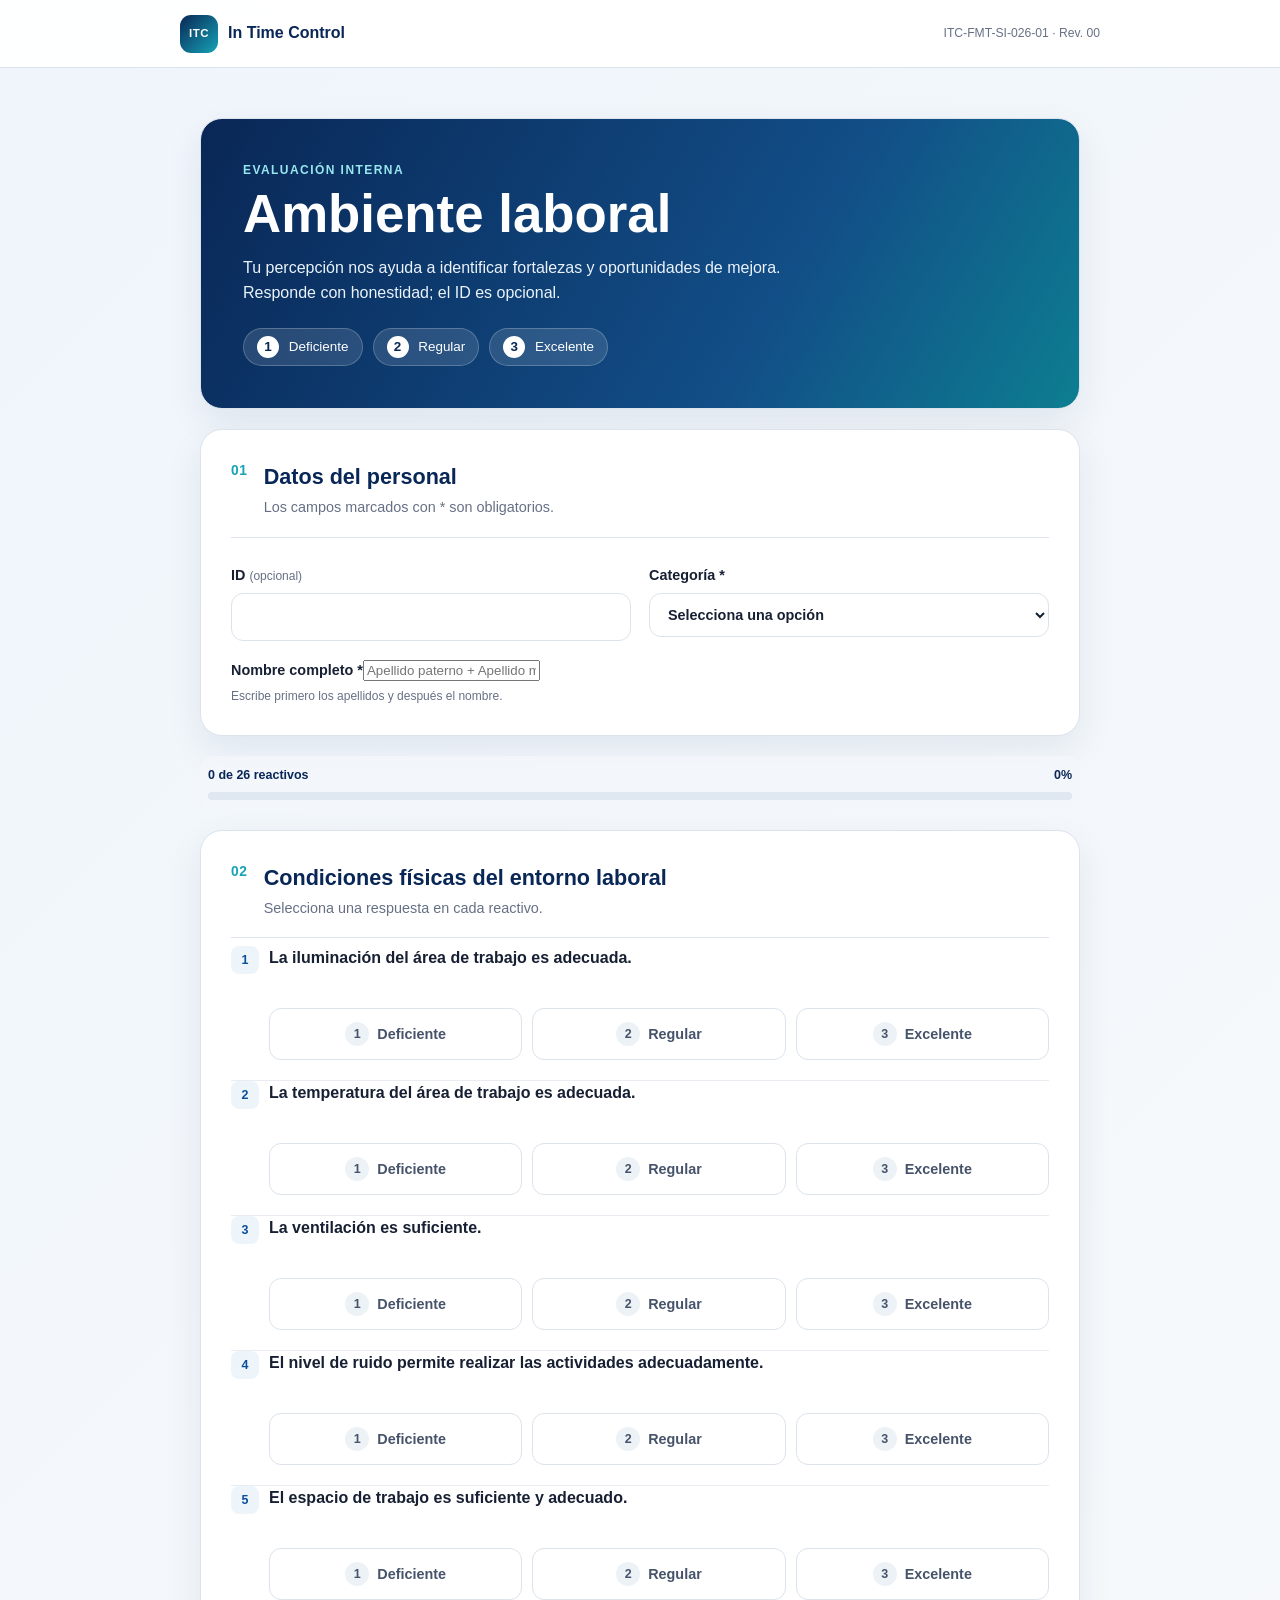
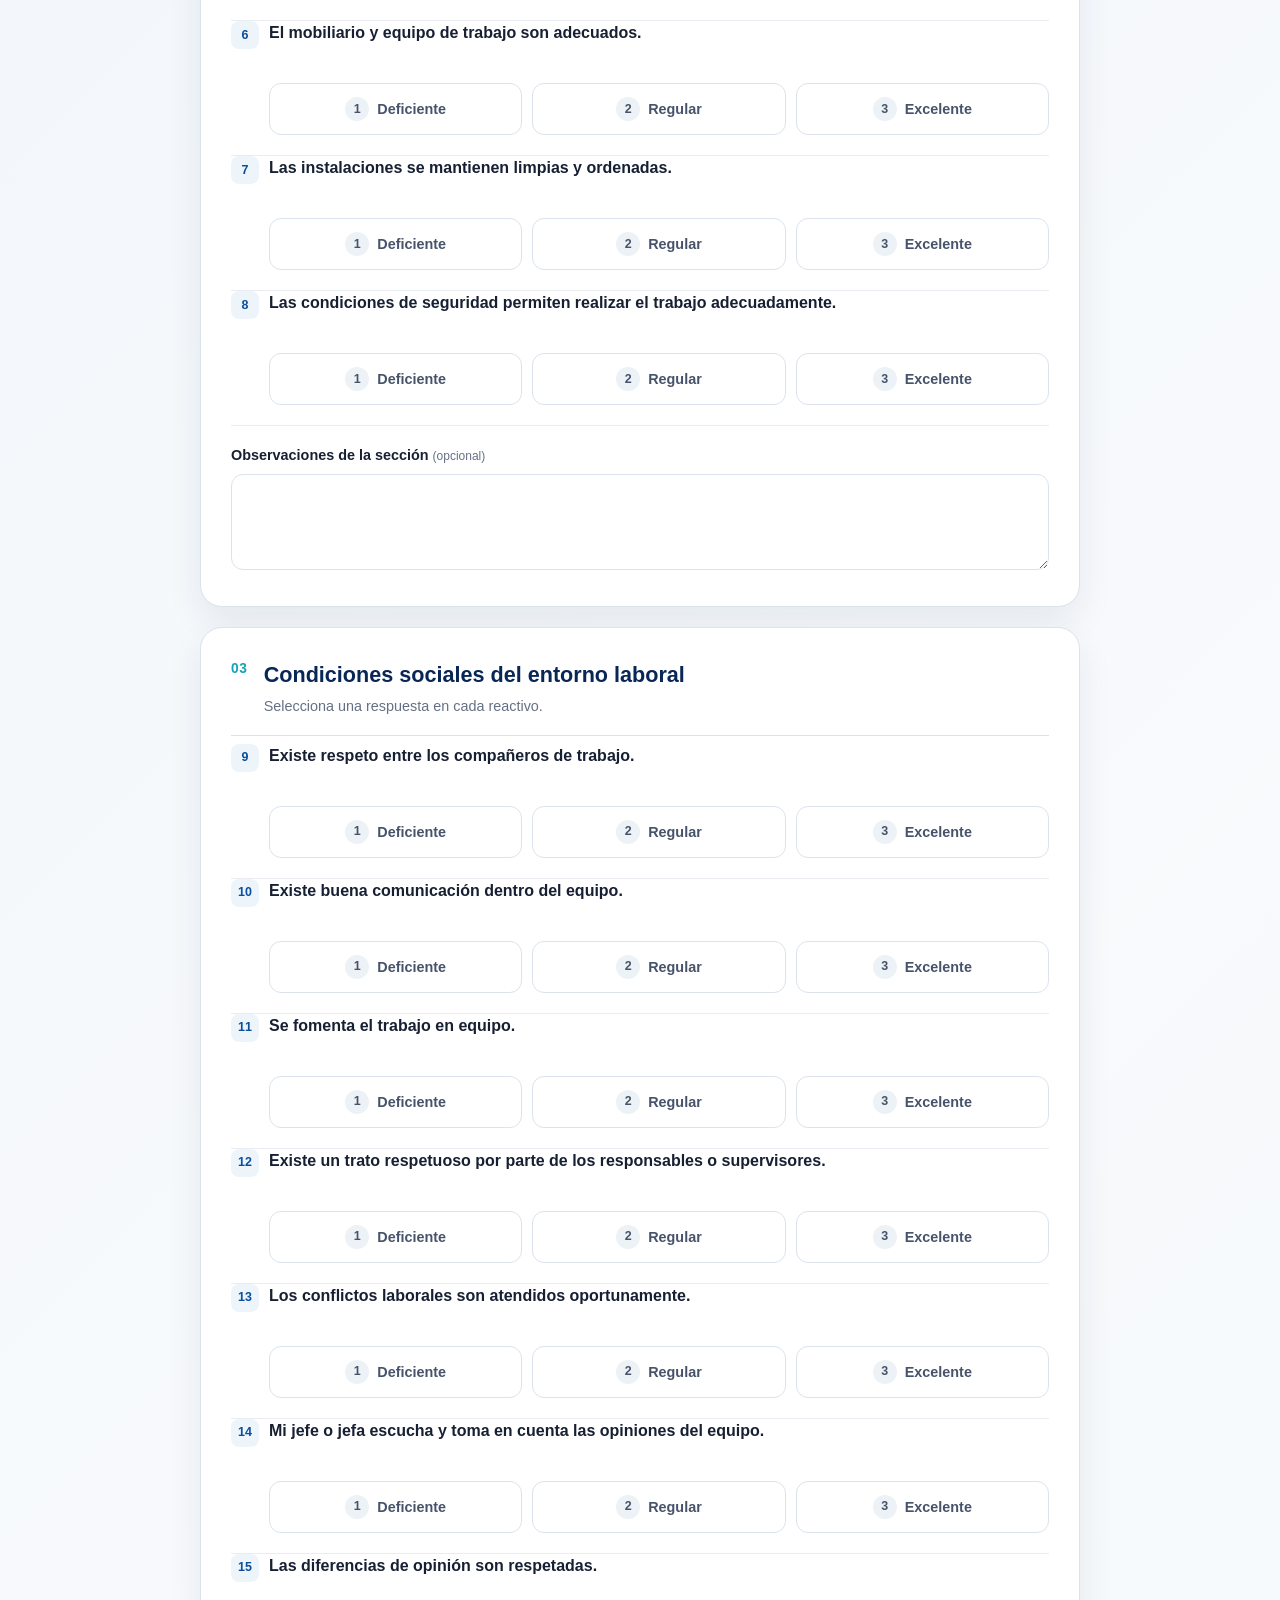
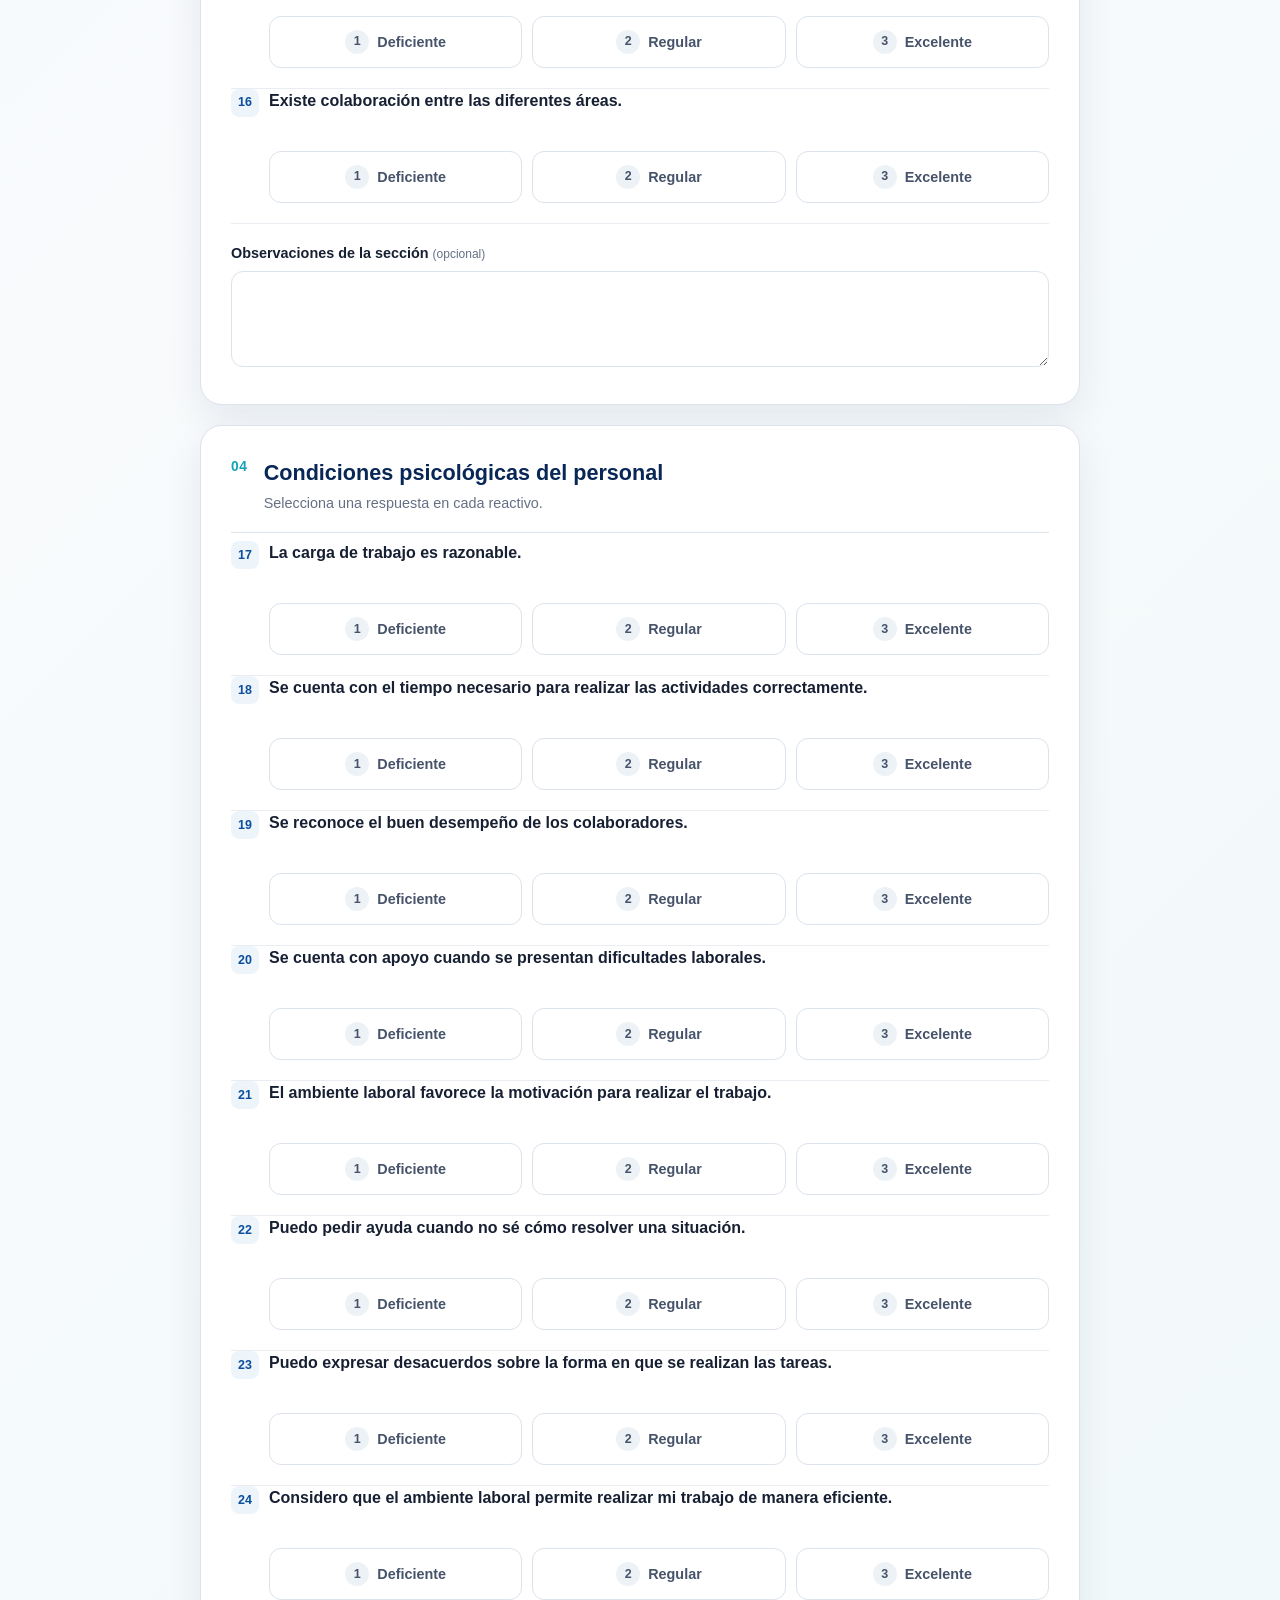
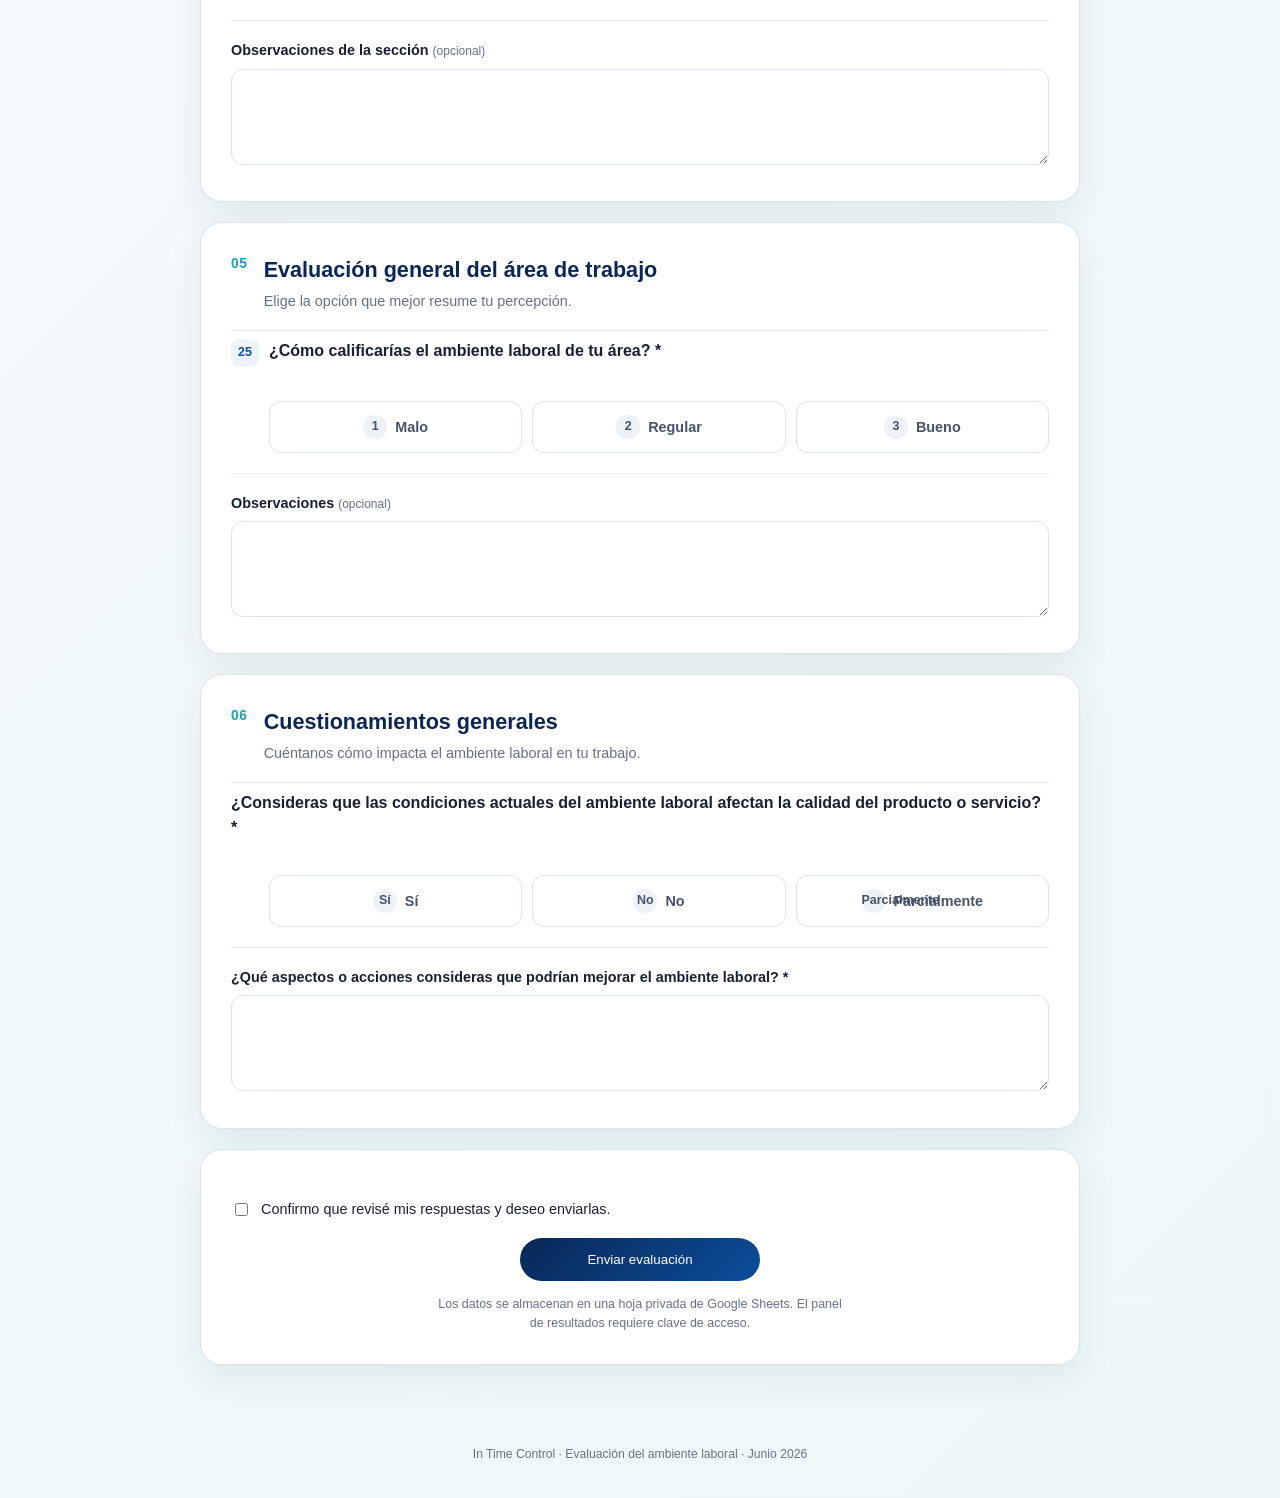
==== index.html @ 3330b50f "Crear encuesta de ambiente laboral" ====
<!doctype html>
<html lang="es">
<head>
  <meta charset="utf-8">
  <meta name="viewport" content="width=device-width,initial-scale=1">
  <meta name="theme-color" content="#0b2d68">
  <title>Evaluación del ambiente laboral</title>
  <link rel="stylesheet" href="styles.css">
</head>
<body>
  <header class="topbar"><a class="brand" href="./" aria-label="Inicio"><span class="brand-mark">ITC</span><span>In Time Control</span></a><span class="doc-code">ITC-FMT-SI-026-01 · Rev. 00</span></header>
  <main class="shell">
    <section class="hero card">
      <p class="eyebrow">Evaluación interna</p>
      <h1>Ambiente laboral</h1>
      <p>Tu percepción nos ayuda a identificar fortalezas y oportunidades de mejora. Responde con honestidad; el ID es opcional.</p>
      <div class="scale-note"><span><b>1</b> Deficiente</span><span><b>2</b> Regular</span><span><b>3</b> Excelente</span></div>
    </section>

    <form id="survey" novalidate>
      <section class="card" id="person-section">
        <div class="section-heading"><span>01</span><div><h2>Datos del personal</h2><p>Los campos marcados con * son obligatorios.</p></div></div>
        <div class="form-grid">
          <label>ID <small>(opcional)</small><input id="employee-id" name="employeeId" type="text" autocomplete="off" maxlength="40"></label>
          <label>Categoría *<select id="category" name="category" required><option value="">Selecciona una opción</option></select></label>
          <label class="wide">Nombre completo *<input id="full-name" name="fullName" required maxlength="160" autocomplete="name" placeholder="Apellido paterno + Apellido materno + Nombre(s)"><small>Escribe primero los apellidos y después el nombre.</small></label>
        </div>
      </section>

      <div class="progress-wrap" aria-label="Progreso"><div class="progress-meta"><span id="progress-label">0 de 26 reactivos</span><span id="progress-percent">0%</span></div><div class="progress"><i id="progress-bar"></i></div></div>
      <div id="question-sections"></div>

      <section class="card">
        <div class="section-heading"><span>06</span><div><h2>Cuestionamientos generales</h2><p>Cuéntanos cómo impacta el ambiente laboral en tu trabajo.</p></div></div>
        <fieldset class="question" data-required="true">
          <legend>¿Consideras que las condiciones actuales del ambiente laboral afectan la calidad del producto o servicio? *</legend>
          <div class="choice-row three" id="quality-options"></div>
        </fieldset>
        <label id="quality-detail-wrap" class="hidden">Si respondiste “Sí” o “Parcialmente”, explica *<textarea id="quality-detail" maxlength="800"></textarea></label>
        <label>¿Qué aspectos o acciones consideras que podrían mejorar el ambiente laboral? *<textarea id="improvements" required maxlength="1200"></textarea></label>
      </section>

      <section class="card submit-card">
        <label class="consent"><input type="checkbox" id="confirm" required><span>Confirmo que revisé mis respuestas y deseo enviarlas.</span></label>
        <div id="form-error" class="message error hidden" role="alert"></div>
        <button class="button primary" id="submit-button" type="submit">Enviar evaluación</button>
        <p class="privacy">Los datos se almacenan en una hoja privada de Google Sheets. El panel de resultados requiere clave de acceso.</p>
      </section>
    </form>

    <section class="card success hidden" id="success" tabindex="-1"><div class="success-icon">✓</div><h2>Respuesta registrada</h2><p>Gracias por participar. Tu folio es <b id="folio"></b>.</p><button class="button secondary" id="another" type="button">Registrar otra respuesta</button></section>
  </main>
  <footer>In Time Control · Evaluación del ambiente laboral · Junio 2026</footer>
  <script src="config.js"></script>
  <script src="app.js"></script>
</body>
</html>
---- styles.css ----
:root{--navy:#092756;--blue:#0b4e9b;--cyan:#16a3b6;--ink:#172033;--muted:#667085;--line:#dce3ec;--paper:#fff;--bg:#f3f6fa;--ok:#16784a;--danger:#b42318;--shadow:0 14px 36px rgba(13,39,73,.08)}
label input+small{display:block;margin-top:5px}input[type=password]{width:100%;margin-top:7px;border:1.5px solid var(--line);border-radius:12px;padding:12px 14px;background:#fff;font:inherit;color:var(--ink)}
*{box-sizing:border-box}html{scroll-behavior:smooth}body{margin:0;background:linear-gradient(135deg,#eff5fb,#f8fafc 48%,#edf8f8);font-family:Inter,"Segoe UI",sans-serif;color:var(--ink);line-height:1.55}.topbar{height:68px;background:rgba(255,255,255,.94);border-bottom:1px solid var(--line);display:flex;align-items:center;justify-content:space-between;padding:0 max(20px,calc((100vw - 920px)/2));position:sticky;top:0;z-index:20;backdrop-filter:blur(12px)}.brand{display:flex;align-items:center;gap:10px;text-decoration:none;color:var(--navy);font-weight:750}.brand-mark{width:38px;height:38px;border-radius:11px;background:linear-gradient(135deg,var(--navy),var(--cyan));display:grid;place-items:center;color:#fff;font-size:.72rem;letter-spacing:.04em}.doc-code{font-size:.76rem;color:var(--muted)}.shell{max-width:920px;margin:auto;padding:30px 20px 60px}.card{background:var(--paper);border:1px solid var(--line);border-radius:22px;padding:30px;margin:20px 0;box-shadow:var(--shadow)}.hero{padding:42px;background:linear-gradient(120deg,var(--navy),#124e87 65%,#0d7e91);color:white;overflow:hidden}.eyebrow{text-transform:uppercase;letter-spacing:.12em;font-weight:700;font-size:.75rem;color:#98e7ef;margin:0 0 8px}.hero h1{font-size:clamp(2rem,6vw,3.3rem);line-height:1;margin:0 0 14px}.hero>p:not(.eyebrow){max-width:62ch;color:#eaf3fb}.scale-note{display:flex;flex-wrap:wrap;gap:10px;margin-top:22px}.scale-note span{background:rgba(255,255,255,.12);border:1px solid rgba(255,255,255,.22);border-radius:999px;padding:7px 13px;font-size:.84rem}.scale-note b{display:inline-grid;place-items:center;background:#fff;color:var(--navy);width:22px;height:22px;border-radius:50%;margin-right:6px}.section-heading{display:flex;gap:16px;align-items:flex-start;border-bottom:1px solid var(--line);padding-bottom:18px;margin-bottom:8px}.section-heading>span{font-weight:800;color:var(--cyan);font-size:.86rem;letter-spacing:.05em}.section-heading h2{margin:0;color:var(--navy);font-size:1.35rem}.section-heading p{margin:3px 0 0;color:var(--muted);font-size:.9rem}.form-grid{display:grid;grid-template-columns:1fr 1fr;gap:0 18px}.wide{grid-column:1/-1}label{display:block;font-weight:650;margin-top:18px;font-size:.9rem}label small{font-weight:450;color:var(--muted)}input[type=text],select,textarea{width:100%;margin-top:7px;border:1.5px solid var(--line);border-radius:12px;padding:12px 14px;background:#fff;font:inherit;color:var(--ink)}input:focus,select:focus,textarea:focus{outline:3px solid rgba(22,163,182,.15);border-color:var(--cyan)}textarea{min-height:96px;resize:vertical}.progress-wrap{position:sticky;top:78px;z-index:10;background:rgba(243,246,250,.94);padding:10px 8px;border-radius:12px;backdrop-filter:blur(8px)}.progress-meta{display:flex;justify-content:space-between;font-size:.78rem;font-weight:700;color:var(--navy);margin-bottom:6px}.progress{height:8px;background:#dfe7f0;border-radius:99px;overflow:hidden}.progress i{display:block;width:0;height:100%;background:linear-gradient(90deg,var(--blue),var(--cyan));transition:width .2s}.question{border:0;border-bottom:1px solid #e9edf2;margin:0;padding:20px 0}.question legend{font-weight:650;width:100%;padding:0;display:flex;gap:10px}.q-number{display:inline-grid;place-items:center;flex:0 0 28px;height:28px;border-radius:8px;background:#edf5fb;color:var(--blue);font-size:.78rem}.choice-row{display:grid;grid-template-columns:repeat(3,1fr);gap:10px;margin:14px 0 0 38px}.choice{margin:0;position:relative}.choice input{position:absolute;opacity:0}.choice span{border:1.5px solid var(--line);border-radius:12px;min-height:52px;padding:9px 10px;display:flex;align-items:center;justify-content:center;gap:8px;text-align:center;font-weight:550;color:#46536a;cursor:pointer}.choice span b{font-size:.78rem;background:#edf2f7;border-radius:50%;width:24px;height:24px;display:grid;place-items:center}.choice input:checked+span{background:var(--navy);border-color:var(--navy);color:#fff}.choice input:checked+span b{background:#fff;color:var(--navy)}.choice input:focus-visible+span{outline:3px solid rgba(22,163,182,.25)}.question.invalid{background:#fff5f4;border:1px solid #f4c7c3;border-radius:14px;padding:16px;margin:8px 0}.consent{display:flex;gap:10px;align-items:flex-start;font-weight:500}.consent input{margin-top:5px}.submit-card{text-align:center}.button{border:0;border-radius:999px;padding:14px 24px;font:700 .94rem inherit;cursor:pointer;margin-top:18px}.primary{background:linear-gradient(135deg,var(--navy),var(--blue));color:#fff;min-width:240px}.secondary{background:#eaf2fa;color:var(--navy)}.button:disabled{opacity:.55;cursor:wait}.privacy{font-size:.78rem;color:var(--muted);margin:14px auto 0;max-width:60ch}.message{padding:12px 14px;border-radius:10px;margin:15px 0;text-align:left}.error{background:#fff1f0;color:var(--danger);border:1px solid #f4c7c3}.hidden{display:none!important}.success{text-align:center;padding:52px}.success-icon{width:72px;height:72px;border-radius:50%;background:#e8f7ef;color:var(--ok);display:grid;place-items:center;font-size:2rem;margin:auto}.success h2{color:var(--navy)}footer{text-align:center;color:var(--muted);font-size:.76rem;padding:0 20px 35px}.panel-shell{max-width:1180px}.login{max-width:430px;margin:10vh auto;text-align:center}.dashboard-grid{display:grid;grid-template-columns:repeat(4,1fr);gap:14px}.kpi{background:#fff;border:1px solid var(--line);border-radius:16px;padding:18px}.kpi b{display:block;font-size:1.8rem;color:var(--navy)}.kpi span{color:var(--muted);font-size:.82rem}.toolbar{display:flex;flex-wrap:wrap;gap:12px;align-items:end}.toolbar label{flex:1;min-width:170px;margin:0}.table-wrap{overflow:auto;border:1px solid var(--line);border-radius:14px}table{border-collapse:collapse;width:100%;font-size:.82rem}th,td{padding:10px 12px;border-bottom:1px solid var(--line);text-align:left;white-space:nowrap}th{background:var(--navy);color:#fff}tbody tr:nth-child(even){background:#f7f9fc}.bars{display:grid;gap:14px}.bar-row{display:grid;grid-template-columns:minmax(190px,1fr) 3fr 55px;gap:12px;align-items:center;font-size:.84rem}.bar-track{height:14px;background:#e8edf3;border-radius:99px;overflow:hidden}.bar-fill{height:100%;background:linear-gradient(90deg,var(--blue),var(--cyan));border-radius:99px}.status{display:inline-block;padding:4px 9px;border-radius:99px;font-size:.72rem;font-weight:700}.excellent{background:#dcfce7;color:#166534}.regular{background:#fef3c7;color:#92400e}.deficient{background:#fee2e2;color:#991b1b}@media(max-width:760px){.doc-code{display:none}.shell{padding:18px 12px}.card,.hero{padding:22px}.form-grid{grid-template-columns:1fr}.choice-row{margin-left:0}.dashboard-grid{grid-template-columns:1fr 1fr}.bar-row{grid-template-columns:1fr}.topbar{padding:0 16px}}
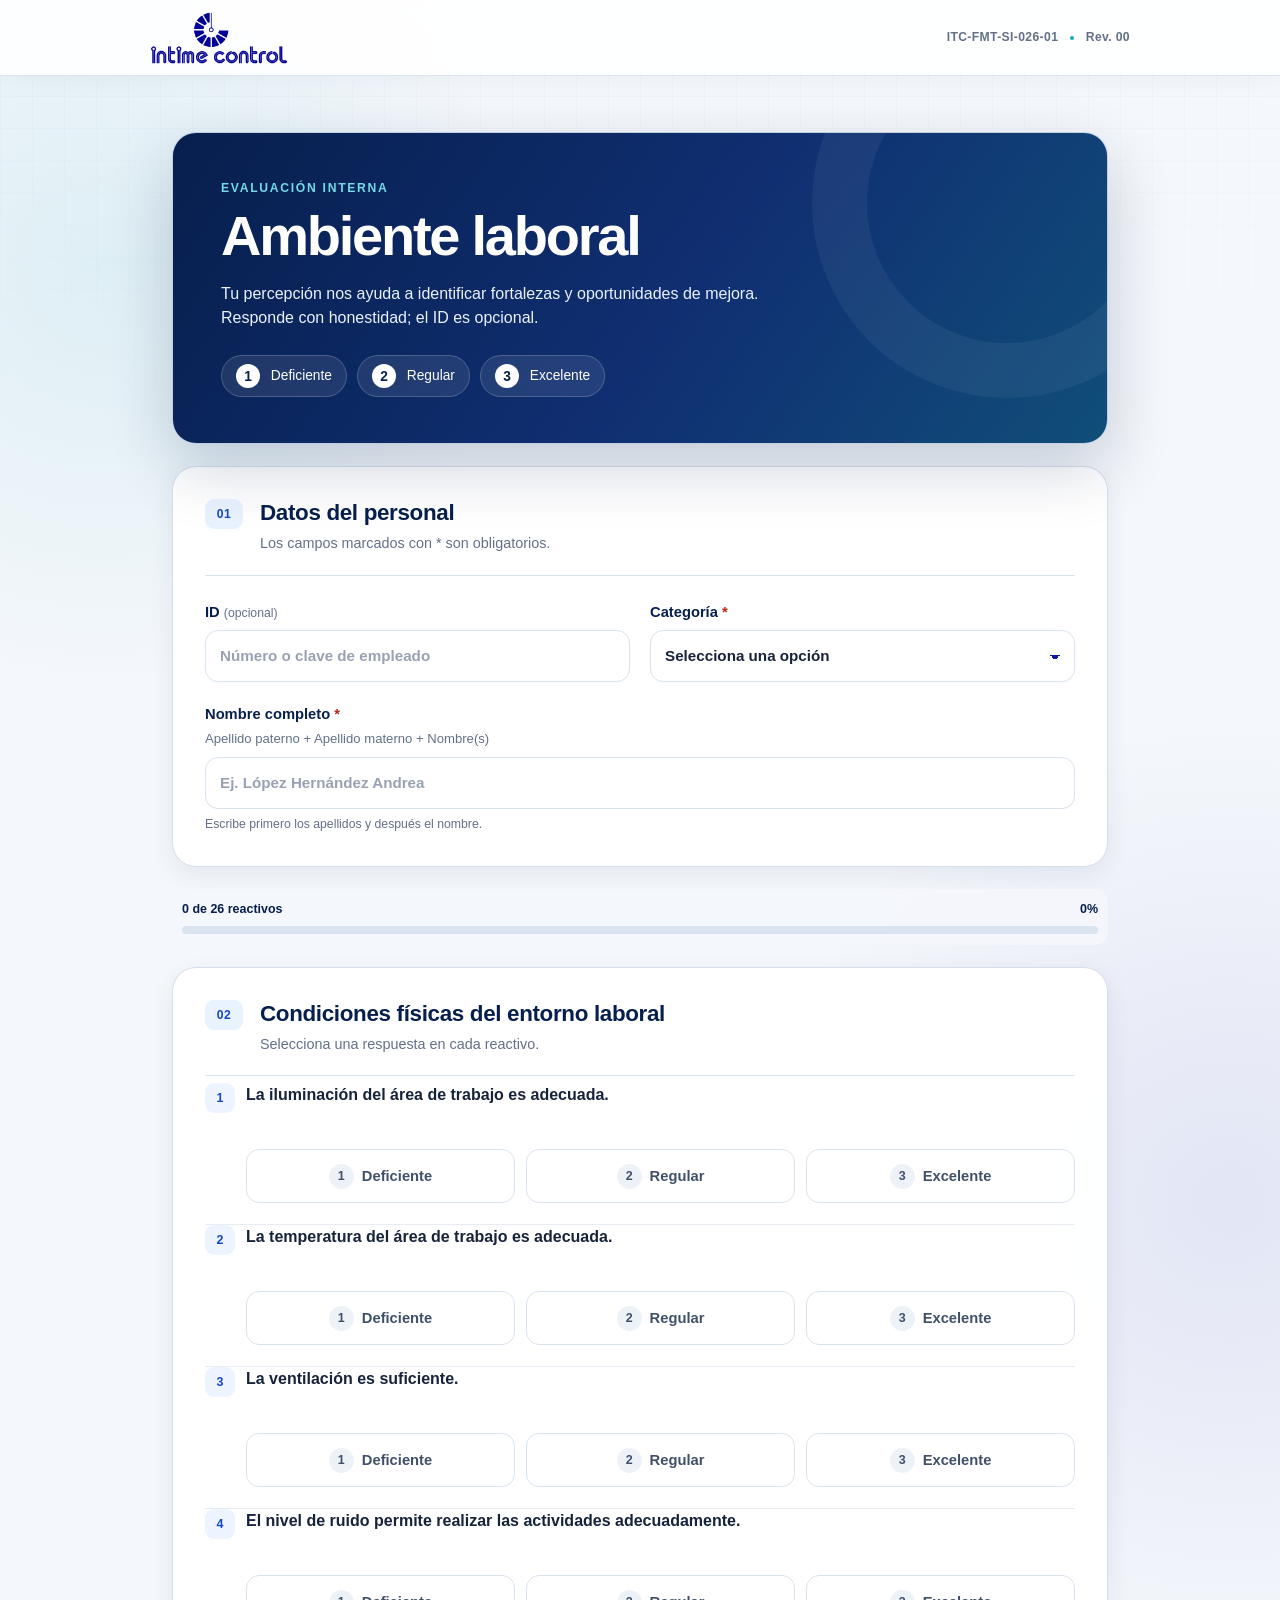
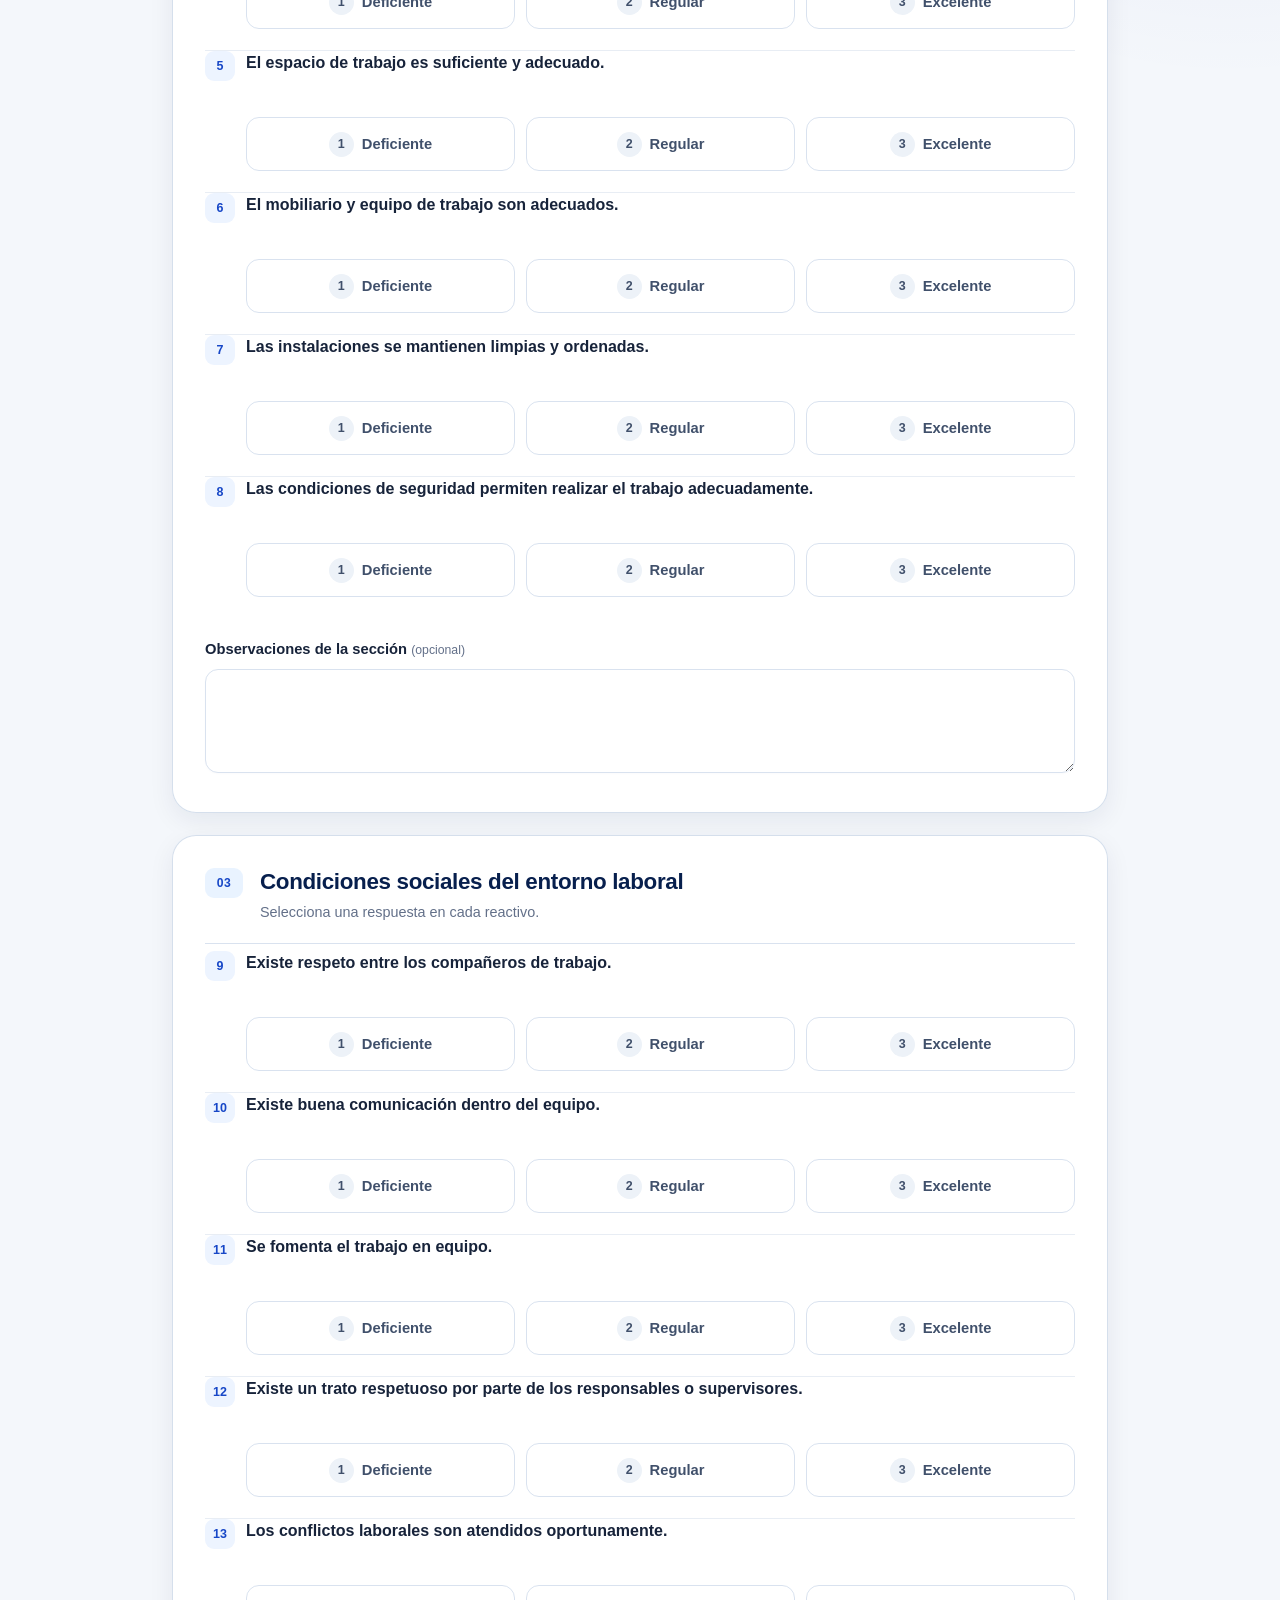
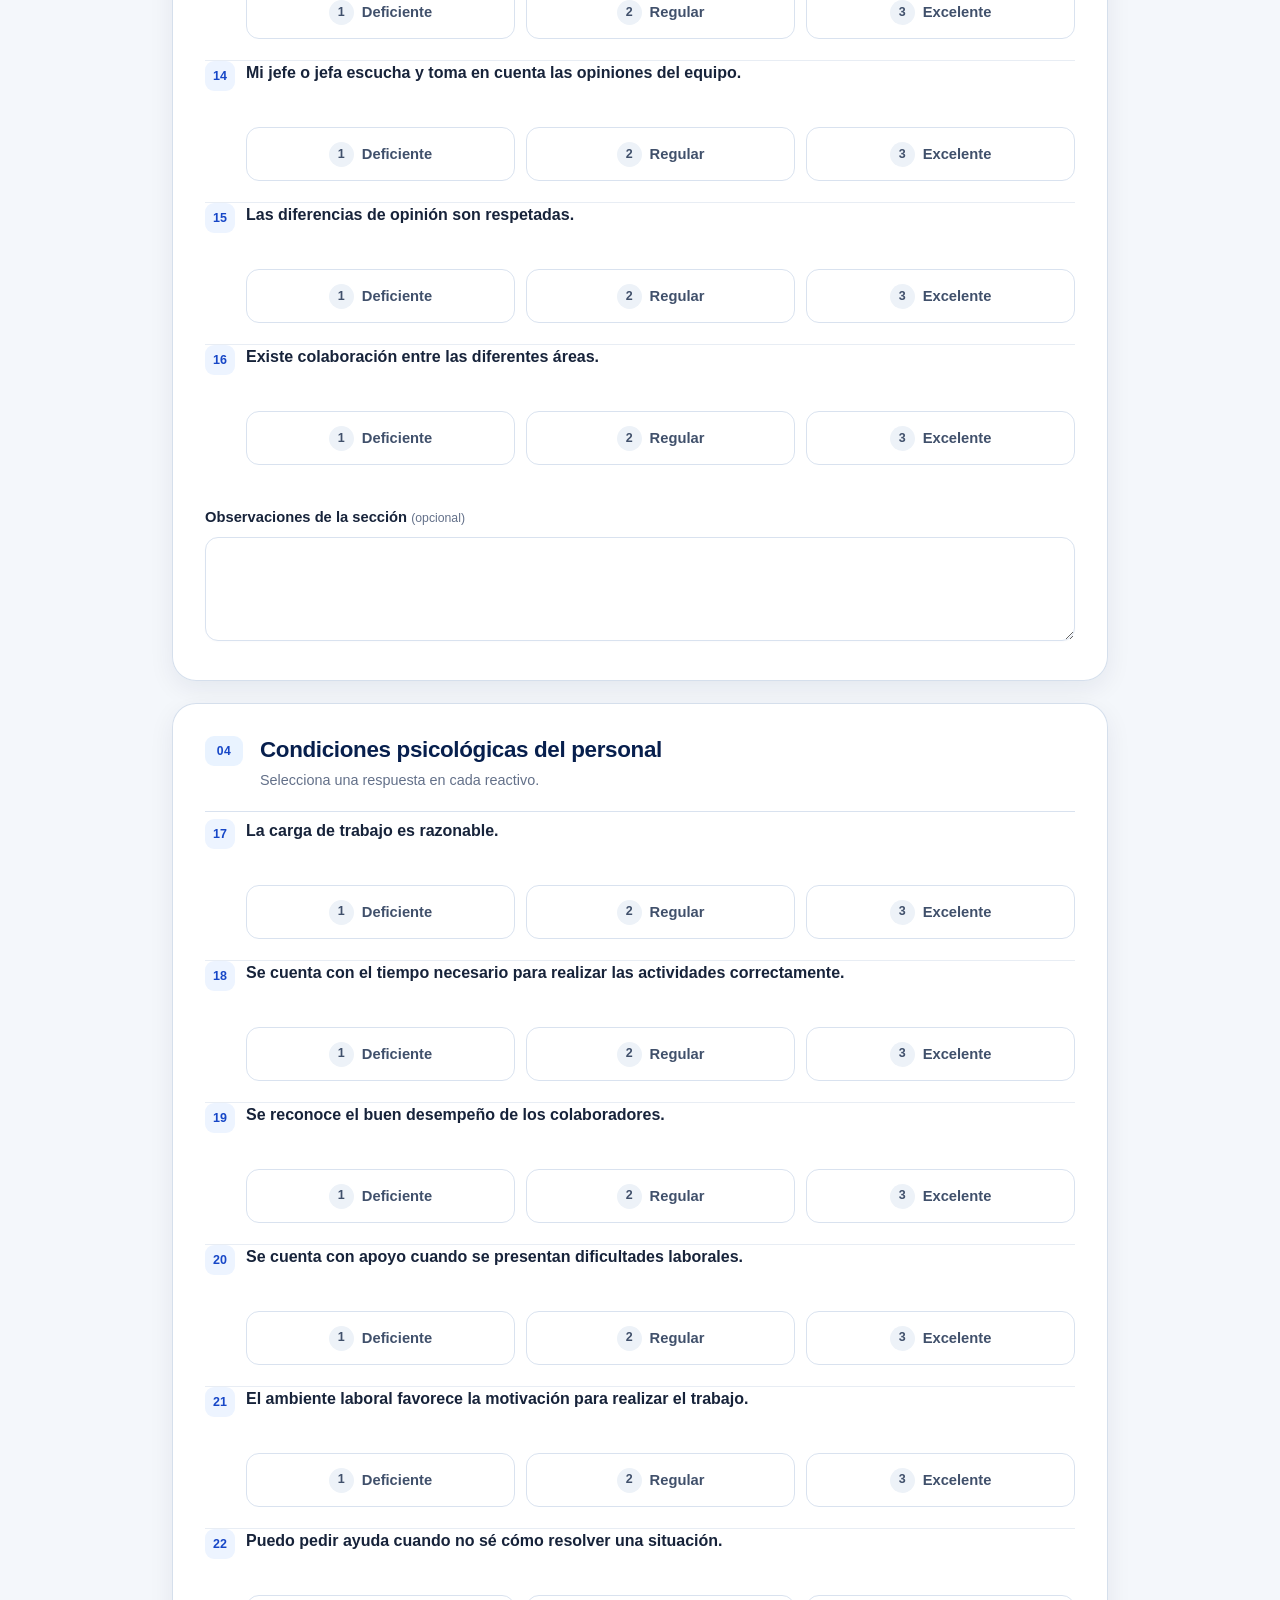
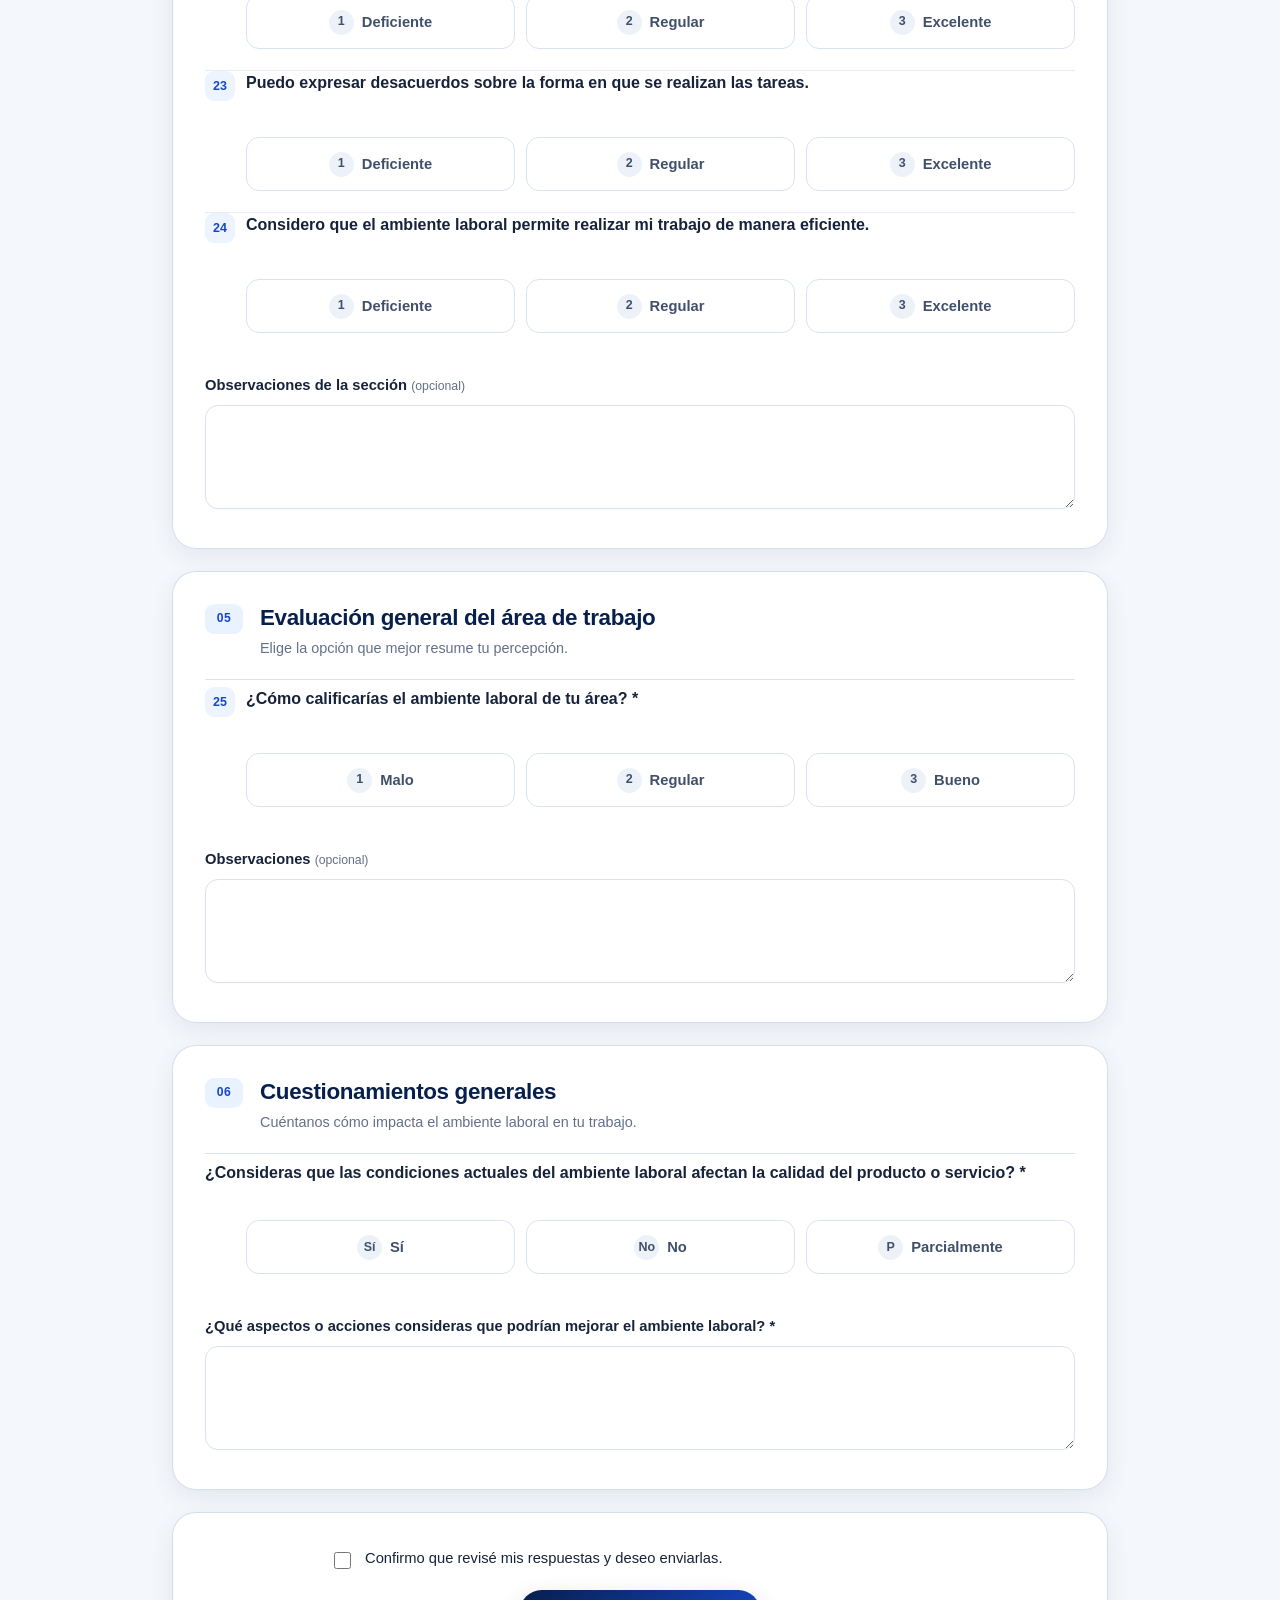
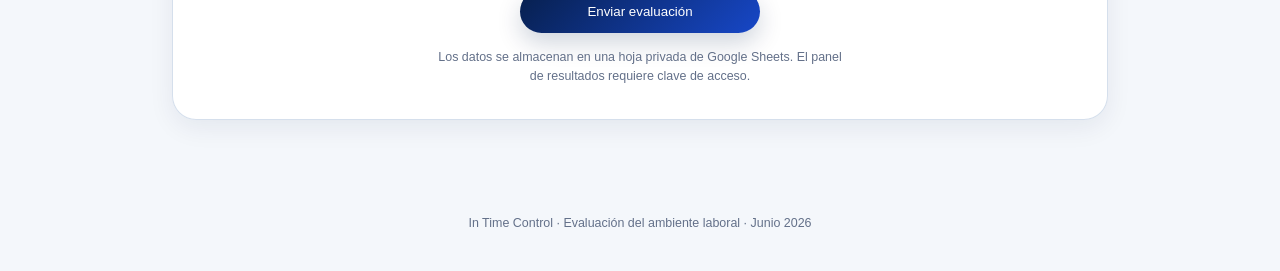
==== commit cc4c6212: "Mejorar diseño responsivo e integrar identidad ITC" ====
--- a/index.html
+++ b/index.html
@@ -5,10 +5,12 @@
   <meta name="viewport" content="width=device-width,initial-scale=1">
   <meta name="theme-color" content="#0b2d68">
   <title>Evaluación del ambiente laboral</title>
+  <link rel="icon" type="image/png" href="assets/clock-icon.png">
   <link rel="stylesheet" href="styles.css">
 </head>
 <body>
-  <header class="topbar"><a class="brand" href="./" aria-label="Inicio"><span class="brand-mark">ITC</span><span>In Time Control</span></a><span class="doc-code">ITC-FMT-SI-026-01 · Rev. 00</span></header>
+  <div class="page-loader hidden" id="page-loader" role="status" aria-live="polite"><div class="clock-loader" aria-hidden="true"><img src="assets/clock-icon.png" alt=""><i></i></div><span>Guardando tu evaluación…</span></div>
+  <header class="topbar"><a class="brand" href="./" aria-label="Inicio"><img src="assets/intime-logo.png" alt="In Time Control"></a><span class="doc-code">ITC-FMT-SI-026-01 <i></i> Rev. 00</span></header>
   <main class="shell">
     <section class="hero card">
       <p class="eyebrow">Evaluación interna</p>
@@ -21,9 +23,9 @@
       <section class="card" id="person-section">
         <div class="section-heading"><span>01</span><div><h2>Datos del personal</h2><p>Los campos marcados con * son obligatorios.</p></div></div>
         <div class="form-grid">
-          <label>ID <small>(opcional)</small><input id="employee-id" name="employeeId" type="text" autocomplete="off" maxlength="40"></label>
-          <label>Categoría *<select id="category" name="category" required><option value="">Selecciona una opción</option></select></label>
-          <label class="wide">Nombre completo *<input id="full-name" name="fullName" required maxlength="160" autocomplete="name" placeholder="Apellido paterno + Apellido materno + Nombre(s)"><small>Escribe primero los apellidos y después el nombre.</small></label>
+          <label><span class="field-label">ID <small>(opcional)</small></span><input id="employee-id" name="employeeId" type="text" autocomplete="off" maxlength="40" placeholder="Número o clave de empleado"></label>
+          <label><span class="field-label">Categoría <em>*</em></span><select id="category" name="category" required><option value="">Selecciona una opción</option></select></label>
+          <label class="wide name-field"><span class="field-label">Nombre completo <em>*</em></span><span class="field-help">Apellido paterno + Apellido materno + Nombre(s)</span><input id="full-name" name="fullName" required maxlength="160" autocomplete="name" placeholder="Ej. López Hernández Andrea"><small>Escribe primero los apellidos y después el nombre.</small></label>
         </div>
       </section>
 
--- a/styles.css
+++ b/styles.css
@@ -1,3 +1,13 @@
-:root{--navy:#092756;--blue:#0b4e9b;--cyan:#16a3b6;--ink:#172033;--muted:#667085;--line:#dce3ec;--paper:#fff;--bg:#f3f6fa;--ok:#16784a;--danger:#b42318;--shadow:0 14px 36px rgba(13,39,73,.08)}
-label input+small{display:block;margin-top:5px}input[type=password]{width:100%;margin-top:7px;border:1.5px solid var(--line);border-radius:12px;padding:12px 14px;background:#fff;font:inherit;color:var(--ink)}
-*{box-sizing:border-box}html{scroll-behavior:smooth}body{margin:0;background:linear-gradient(135deg,#eff5fb,#f8fafc 48%,#edf8f8);font-family:Inter,"Segoe UI",sans-serif;color:var(--ink);line-height:1.55}.topbar{height:68px;background:rgba(255,255,255,.94);border-bottom:1px solid var(--line);display:flex;align-items:center;justify-content:space-between;padding:0 max(20px,calc((100vw - 920px)/2));position:sticky;top:0;z-index:20;backdrop-filter:blur(12px)}.brand{display:flex;align-items:center;gap:10px;text-decoration:none;color:var(--navy);font-weight:750}.brand-mark{width:38px;height:38px;border-radius:11px;background:linear-gradient(135deg,var(--navy),var(--cyan));display:grid;place-items:center;color:#fff;font-size:.72rem;letter-spacing:.04em}.doc-code{font-size:.76rem;color:var(--muted)}.shell{max-width:920px;margin:auto;padding:30px 20px 60px}.card{background:var(--paper);border:1px solid var(--line);border-radius:22px;padding:30px;margin:20px 0;box-shadow:var(--shadow)}.hero{padding:42px;background:linear-gradient(120deg,var(--navy),#124e87 65%,#0d7e91);color:white;overflow:hidden}.eyebrow{text-transform:uppercase;letter-spacing:.12em;font-weight:700;font-size:.75rem;color:#98e7ef;margin:0 0 8px}.hero h1{font-size:clamp(2rem,6vw,3.3rem);line-height:1;margin:0 0 14px}.hero>p:not(.eyebrow){max-width:62ch;color:#eaf3fb}.scale-note{display:flex;flex-wrap:wrap;gap:10px;margin-top:22px}.scale-note span{background:rgba(255,255,255,.12);border:1px solid rgba(255,255,255,.22);border-radius:999px;padding:7px 13px;font-size:.84rem}.scale-note b{display:inline-grid;place-items:center;background:#fff;color:var(--navy);width:22px;height:22px;border-radius:50%;margin-right:6px}.section-heading{display:flex;gap:16px;align-items:flex-start;border-bottom:1px solid var(--line);padding-bottom:18px;margin-bottom:8px}.section-heading>span{font-weight:800;color:var(--cyan);font-size:.86rem;letter-spacing:.05em}.section-heading h2{margin:0;color:var(--navy);font-size:1.35rem}.section-heading p{margin:3px 0 0;color:var(--muted);font-size:.9rem}.form-grid{display:grid;grid-template-columns:1fr 1fr;gap:0 18px}.wide{grid-column:1/-1}label{display:block;font-weight:650;margin-top:18px;font-size:.9rem}label small{font-weight:450;color:var(--muted)}input[type=text],select,textarea{width:100%;margin-top:7px;border:1.5px solid var(--line);border-radius:12px;padding:12px 14px;background:#fff;font:inherit;color:var(--ink)}input:focus,select:focus,textarea:focus{outline:3px solid rgba(22,163,182,.15);border-color:var(--cyan)}textarea{min-height:96px;resize:vertical}.progress-wrap{position:sticky;top:78px;z-index:10;background:rgba(243,246,250,.94);padding:10px 8px;border-radius:12px;backdrop-filter:blur(8px)}.progress-meta{display:flex;justify-content:space-between;font-size:.78rem;font-weight:700;color:var(--navy);margin-bottom:6px}.progress{height:8px;background:#dfe7f0;border-radius:99px;overflow:hidden}.progress i{display:block;width:0;height:100%;background:linear-gradient(90deg,var(--blue),var(--cyan));transition:width .2s}.question{border:0;border-bottom:1px solid #e9edf2;margin:0;padding:20px 0}.question legend{font-weight:650;width:100%;padding:0;display:flex;gap:10px}.q-number{display:inline-grid;place-items:center;flex:0 0 28px;height:28px;border-radius:8px;background:#edf5fb;color:var(--blue);font-size:.78rem}.choice-row{display:grid;grid-template-columns:repeat(3,1fr);gap:10px;margin:14px 0 0 38px}.choice{margin:0;position:relative}.choice input{position:absolute;opacity:0}.choice span{border:1.5px solid var(--line);border-radius:12px;min-height:52px;padding:9px 10px;display:flex;align-items:center;justify-content:center;gap:8px;text-align:center;font-weight:550;color:#46536a;cursor:pointer}.choice span b{font-size:.78rem;background:#edf2f7;border-radius:50%;width:24px;height:24px;display:grid;place-items:center}.choice input:checked+span{background:var(--navy);border-color:var(--navy);color:#fff}.choice input:checked+span b{background:#fff;color:var(--navy)}.choice input:focus-visible+span{outline:3px solid rgba(22,163,182,.25)}.question.invalid{background:#fff5f4;border:1px solid #f4c7c3;border-radius:14px;padding:16px;margin:8px 0}.consent{display:flex;gap:10px;align-items:flex-start;font-weight:500}.consent input{margin-top:5px}.submit-card{text-align:center}.button{border:0;border-radius:999px;padding:14px 24px;font:700 .94rem inherit;cursor:pointer;margin-top:18px}.primary{background:linear-gradient(135deg,var(--navy),var(--blue));color:#fff;min-width:240px}.secondary{background:#eaf2fa;color:var(--navy)}.button:disabled{opacity:.55;cursor:wait}.privacy{font-size:.78rem;color:var(--muted);margin:14px auto 0;max-width:60ch}.message{padding:12px 14px;border-radius:10px;margin:15px 0;text-align:left}.error{background:#fff1f0;color:var(--danger);border:1px solid #f4c7c3}.hidden{display:none!important}.success{text-align:center;padding:52px}.success-icon{width:72px;height:72px;border-radius:50%;background:#e8f7ef;color:var(--ok);display:grid;place-items:center;font-size:2rem;margin:auto}.success h2{color:var(--navy)}footer{text-align:center;color:var(--muted);font-size:.76rem;padding:0 20px 35px}.panel-shell{max-width:1180px}.login{max-width:430px;margin:10vh auto;text-align:center}.dashboard-grid{display:grid;grid-template-columns:repeat(4,1fr);gap:14px}.kpi{background:#fff;border:1px solid var(--line);border-radius:16px;padding:18px}.kpi b{display:block;font-size:1.8rem;color:var(--navy)}.kpi span{color:var(--muted);font-size:.82rem}.toolbar{display:flex;flex-wrap:wrap;gap:12px;align-items:end}.toolbar label{flex:1;min-width:170px;margin:0}.table-wrap{overflow:auto;border:1px solid var(--line);border-radius:14px}table{border-collapse:collapse;width:100%;font-size:.82rem}th,td{padding:10px 12px;border-bottom:1px solid var(--line);text-align:left;white-space:nowrap}th{background:var(--navy);color:#fff}tbody tr:nth-child(even){background:#f7f9fc}.bars{display:grid;gap:14px}.bar-row{display:grid;grid-template-columns:minmax(190px,1fr) 3fr 55px;gap:12px;align-items:center;font-size:.84rem}.bar-track{height:14px;background:#e8edf3;border-radius:99px;overflow:hidden}.bar-fill{height:100%;background:linear-gradient(90deg,var(--blue),var(--cyan));border-radius:99px}.status{display:inline-block;padding:4px 9px;border-radius:99px;font-size:.72rem;font-weight:700}.excellent{background:#dcfce7;color:#166534}.regular{background:#fef3c7;color:#92400e}.deficient{background:#fee2e2;color:#991b1b}@media(max-width:760px){.doc-code{display:none}.shell{padding:18px 12px}.card,.hero{padding:22px}.form-grid{grid-template-columns:1fr}.choice-row{margin-left:0}.dashboard-grid{grid-template-columns:1fr 1fr}.bar-row{grid-template-columns:1fr}.topbar{padding:0 16px}}
+:root{--navy:#071f4d;--blue:#1016a8;--blue-2:#1747c7;--cyan:#1aa6bd;--ink:#17233a;--muted:#637089;--line:#d9e2ef;--soft:#eef4fb;--paper:#fff;--bg:#f4f7fb;--ok:#157347;--danger:#b42318;--shadow:0 18px 55px rgba(7,31,77,.09);--shadow-soft:0 8px 26px rgba(7,31,77,.07)}
+*{box-sizing:border-box}html{scroll-behavior:smooth}body{margin:0;background:radial-gradient(circle at 8% 4%,rgba(26,166,189,.10),transparent 26rem),radial-gradient(circle at 96% 18%,rgba(16,22,168,.08),transparent 30rem),var(--bg);font-family:Inter,"Segoe UI",Roboto,sans-serif;color:var(--ink);line-height:1.55;min-width:300px}body:before{content:"";position:fixed;inset:0;pointer-events:none;background-image:linear-gradient(rgba(7,31,77,.018) 1px,transparent 1px),linear-gradient(90deg,rgba(7,31,77,.018) 1px,transparent 1px);background-size:32px 32px;mask-image:linear-gradient(to bottom,black,transparent 48%)}
+.topbar{height:76px;background:rgba(255,255,255,.9);border-bottom:1px solid rgba(217,226,239,.9);display:flex;align-items:center;justify-content:space-between;padding:0 max(22px,calc((100vw - 980px)/2));position:sticky;top:0;z-index:30;backdrop-filter:blur(16px);box-shadow:0 5px 24px rgba(7,31,77,.04)}.brand{display:flex;align-items:center;text-decoration:none}.brand img{display:block;width:188px;height:52px;object-fit:contain;object-position:left center}.doc-code{font-size:.76rem;color:var(--muted);font-weight:650;letter-spacing:.03em}.doc-code i{display:inline-block;width:4px;height:4px;border-radius:50%;background:var(--cyan);vertical-align:middle;margin:0 8px}
+.shell{position:relative;max-width:980px;margin:auto;padding:34px 22px 72px}.card{background:rgba(255,255,255,.96);border:1px solid rgba(210,221,235,.92);border-radius:24px;padding:32px;margin:22px 0;box-shadow:var(--shadow-soft)}.hero{position:relative;padding:46px 48px;background:linear-gradient(125deg,#071f4d 0%,#102f72 55%,#104e79 100%);color:#fff;overflow:hidden;box-shadow:0 24px 64px rgba(7,31,77,.2)}.hero:after{content:"";position:absolute;width:280px;height:280px;border:55px solid rgba(255,255,255,.05);border-radius:50%;right:-95px;top:-125px}.eyebrow{text-transform:uppercase;letter-spacing:.14em;font-weight:800;font-size:.76rem;color:#76d9e7;margin:0 0 9px}.hero h1{position:relative;font-size:clamp(2.15rem,6vw,3.5rem);line-height:1.05;letter-spacing:-.04em;margin:0 0 15px;z-index:1}.hero>p:not(.eyebrow){position:relative;max-width:65ch;color:#eaf2ff;font-size:1rem;z-index:1}.scale-note{position:relative;display:flex;flex-wrap:wrap;gap:10px;margin-top:24px;z-index:1}.scale-note span{background:rgba(255,255,255,.09);border:1px solid rgba(255,255,255,.19);border-radius:999px;padding:8px 14px;font-size:.86rem;backdrop-filter:blur(5px)}.scale-note b{display:inline-grid;place-items:center;background:#fff;color:var(--navy);width:24px;height:24px;border-radius:50%;margin-right:7px}
+.section-heading{display:flex;gap:17px;align-items:flex-start;border-bottom:1px solid var(--line);padding-bottom:20px;margin-bottom:7px}.section-heading>span{display:grid;place-items:center;flex:0 0 38px;height:30px;border-radius:9px;background:#e9f3ff;font-weight:850;color:var(--blue-2);font-size:.76rem;letter-spacing:.04em}.section-heading h2{margin:0;color:var(--navy);font-size:1.4rem;line-height:1.25;letter-spacing:-.015em}.section-heading p{margin:5px 0 0;color:var(--muted);font-size:.9rem}.form-grid{display:grid;grid-template-columns:1fr 1fr;gap:0 20px}.wide{grid-column:1/-1}label{display:block;font-weight:680;margin-top:20px;font-size:.92rem;color:var(--ink)}.field-label{display:block;font-size:.92rem;line-height:1.35;color:var(--navy)}.field-label em{font-style:normal;color:var(--danger)}.field-help{display:block;margin-top:4px;color:var(--muted);font-weight:500;font-size:.82rem}label small{font-weight:480;color:var(--muted)}label input+small{display:block;margin-top:6px}.name-field{padding-top:3px}
+input:not([type]),input[type=text],input[type=password],select,textarea{appearance:none;width:100%;margin-top:8px;border:1.5px solid var(--line);border-radius:13px;padding:13px 14px;background:#fff;font:inherit;font-size:.95rem;color:var(--ink);box-shadow:0 1px 2px rgba(7,31,77,.02);transition:border-color .18s,box-shadow .18s,transform .18s}input::placeholder,textarea::placeholder{color:#98a2b3}select{background-image:linear-gradient(45deg,transparent 50%,var(--blue) 50%),linear-gradient(135deg,var(--blue) 50%,transparent 50%);background-position:calc(100% - 19px) 53%,calc(100% - 14px) 53%;background-size:5px 5px;background-repeat:no-repeat;padding-right:40px}input:focus,select:focus,textarea:focus{outline:0;border-color:var(--blue-2);box-shadow:0 0 0 4px rgba(23,71,199,.12)}textarea{min-height:104px;resize:vertical}
+.progress-wrap{position:sticky;top:86px;z-index:20;background:rgba(244,247,251,.91);padding:11px 10px;border-radius:13px;backdrop-filter:blur(10px)}.progress-meta{display:flex;justify-content:space-between;font-size:.78rem;font-weight:760;color:var(--navy);margin-bottom:7px}.progress{height:8px;background:#dae4f0;border-radius:99px;overflow:hidden}.progress i{display:block;width:0;height:100%;background:linear-gradient(90deg,var(--blue),var(--cyan));border-radius:inherit;transition:width .25s ease}
+.question{border:0;border-bottom:1px solid #e8edf4;margin:0;padding:21px 0}.question:last-of-type{border-bottom:0}.question legend{font-weight:650;width:100%;padding:0;display:flex;gap:11px;line-height:1.45}.q-number{display:inline-grid;place-items:center;flex:0 0 30px;height:30px;border-radius:9px;background:#edf4ff;color:var(--blue-2);font-size:.78rem;font-weight:800}.choice-row{display:grid;grid-template-columns:repeat(3,minmax(0,1fr));gap:11px;margin:15px 0 0 41px}.choice{margin:0;position:relative;min-width:0}.choice input{position:absolute;opacity:0;pointer-events:none}.choice span{border:1.5px solid var(--line);border-radius:13px;min-height:54px;padding:10px 8px;display:flex;align-items:center;justify-content:center;gap:8px;text-align:center;font-weight:620;color:#40506b;cursor:pointer;line-height:1.25;overflow-wrap:anywhere;transition:.18s ease}.choice span:hover{border-color:#8fa9d5;background:#f7faff;transform:translateY(-1px)}.choice span b{flex:0 0 25px;font-size:.78rem;background:#edf2f8;border-radius:50%;width:25px;height:25px;display:grid;place-items:center}.choice input:checked+span{background:linear-gradient(135deg,var(--navy),var(--blue));border-color:var(--blue);color:#fff;box-shadow:0 8px 22px rgba(16,22,168,.17)}.choice input:checked+span b{background:#fff;color:var(--blue)}.choice input:focus-visible+span{outline:3px solid rgba(26,166,189,.28);outline-offset:2px}.question.invalid{background:#fff7f6;border:1px solid #f1bbb7;border-radius:15px;padding:17px;margin:9px 0}.consent{display:flex;gap:11px;align-items:flex-start;font-weight:520;text-align:left;max-width:620px;margin:0 auto}.consent input{margin-top:5px;accent-color:var(--blue);width:17px;height:17px}.submit-card{text-align:center;padding-top:34px}.button{border:0;border-radius:999px;padding:14px 25px;font:750 .94rem inherit;cursor:pointer;margin-top:18px;transition:transform .18s,box-shadow .18s,opacity .18s}.button:hover{transform:translateY(-1px)}.primary{background:linear-gradient(135deg,var(--navy),var(--blue-2));color:#fff;min-width:240px;box-shadow:0 10px 24px rgba(7,31,77,.19)}.secondary{background:#eaf1fb;color:var(--navy)}.button:disabled{opacity:.58;cursor:wait;transform:none}.privacy{font-size:.78rem;color:var(--muted);margin:15px auto 0;max-width:60ch}.message{padding:12px 14px;border-radius:11px;margin:16px 0;text-align:left}.error{background:#fff1f0;color:var(--danger);border:1px solid #f4c7c3}.hidden{display:none!important}.success{text-align:center;padding:54px}.success-icon{width:74px;height:74px;border-radius:50%;background:#e7f7ee;color:var(--ok);display:grid;place-items:center;font-size:2rem;margin:auto}.success h2{color:var(--navy)}footer{text-align:center;color:var(--muted);font-size:.78rem;padding:0 20px 38px}
+.page-loader{position:fixed;inset:0;z-index:1000;background:rgba(7,31,77,.78);backdrop-filter:blur(8px);display:flex;flex-direction:column;align-items:center;justify-content:center;gap:16px;color:#fff;font-weight:700;letter-spacing:.01em}.clock-loader{position:relative;width:112px;height:112px;background:#fff;border-radius:28px;display:grid;place-items:center;box-shadow:0 24px 70px rgba(0,0,0,.28)}.clock-loader img{width:88px;height:88px;object-fit:cover;border-radius:15px}.clock-loader i{position:absolute;left:55px;top:19px;width:4px;height:38px;background:#16a3b6;border-radius:4px;transform-origin:50% 100%;animation:clock-hand 1.2s linear infinite;box-shadow:0 0 0 1px rgba(255,255,255,.5)}.clock-loader i:after{content:"";position:absolute;left:-4px;bottom:-5px;width:12px;height:12px;border-radius:50%;background:#16a3b6}@keyframes clock-hand{to{transform:rotate(360deg)}}
+.panel-shell{max-width:1180px}.login{max-width:450px;margin:9vh auto;text-align:center}.login h1{color:var(--navy);letter-spacing:-.025em}.dashboard-grid{display:grid;grid-template-columns:repeat(4,1fr);gap:14px}.kpi{background:#fff;border:1px solid var(--line);border-radius:17px;padding:19px;box-shadow:var(--shadow-soft)}.kpi b{display:block;font-size:1.85rem;color:var(--navy)}.kpi span{color:var(--muted);font-size:.82rem}.toolbar{display:flex;flex-wrap:wrap;gap:12px;align-items:end}.toolbar label{flex:1;min-width:170px;margin:0}.table-wrap{overflow:auto;border:1px solid var(--line);border-radius:14px}table{border-collapse:collapse;width:100%;font-size:.84rem}th,td{padding:11px 13px;border-bottom:1px solid var(--line);text-align:left;white-space:nowrap}th{background:var(--navy);color:#fff}tbody tr:nth-child(even){background:#f7f9fc}.bars{display:grid;gap:14px}.bar-row{display:grid;grid-template-columns:minmax(190px,1fr) 3fr 58px;gap:12px;align-items:center;font-size:.84rem}.bar-track{height:14px;background:#e6ecf4;border-radius:99px;overflow:hidden}.bar-fill{height:100%;background:linear-gradient(90deg,var(--blue),var(--cyan));border-radius:99px}.status{display:inline-block;padding:4px 9px;border-radius:99px;font-size:.72rem;font-weight:750}.excellent{background:#dcfce7;color:#166534}.regular{background:#fef3c7;color:#92400e}.deficient{background:#fee2e2;color:#991b1b}
+@media(max-width:760px){.topbar{height:66px;padding:0 14px}.brand img{width:150px;height:45px}.doc-code{display:none}.shell{padding:17px 12px 52px}.card{padding:22px 17px;border-radius:19px;margin:16px 0}.hero{padding:30px 23px}.hero h1{font-size:2.25rem}.hero:after{width:190px;height:190px;right:-95px;top:-90px}.scale-note{gap:7px}.scale-note span{padding:7px 11px}.form-grid{grid-template-columns:1fr}.progress-wrap{top:72px}.section-heading{gap:12px}.section-heading h2{font-size:1.2rem}.section-heading>span{flex-basis:34px}.question{padding:19px 0}.question legend{font-size:.94rem}.choice-row,.choice-row.three{margin-left:0;grid-template-columns:1fr;gap:8px}.choice span{min-height:48px;justify-content:flex-start;padding:10px 14px}.dashboard-grid{grid-template-columns:1fr 1fr}.bar-row{grid-template-columns:1fr}.button{width:100%}.toolbar .button{margin-top:0}.clock-loader{transform:scale(.9)}}
+@media(max-width:420px){.hero h1{font-size:1.95rem}.dashboard-grid{grid-template-columns:1fr}.scale-note{display:grid;grid-template-columns:1fr}.section-heading p{font-size:.84rem}.card{padding-inline:15px}}
+@media(prefers-reduced-motion:reduce){*{scroll-behavior:auto!important;transition:none!important}.clock-loader i{animation-duration:2.5s}}
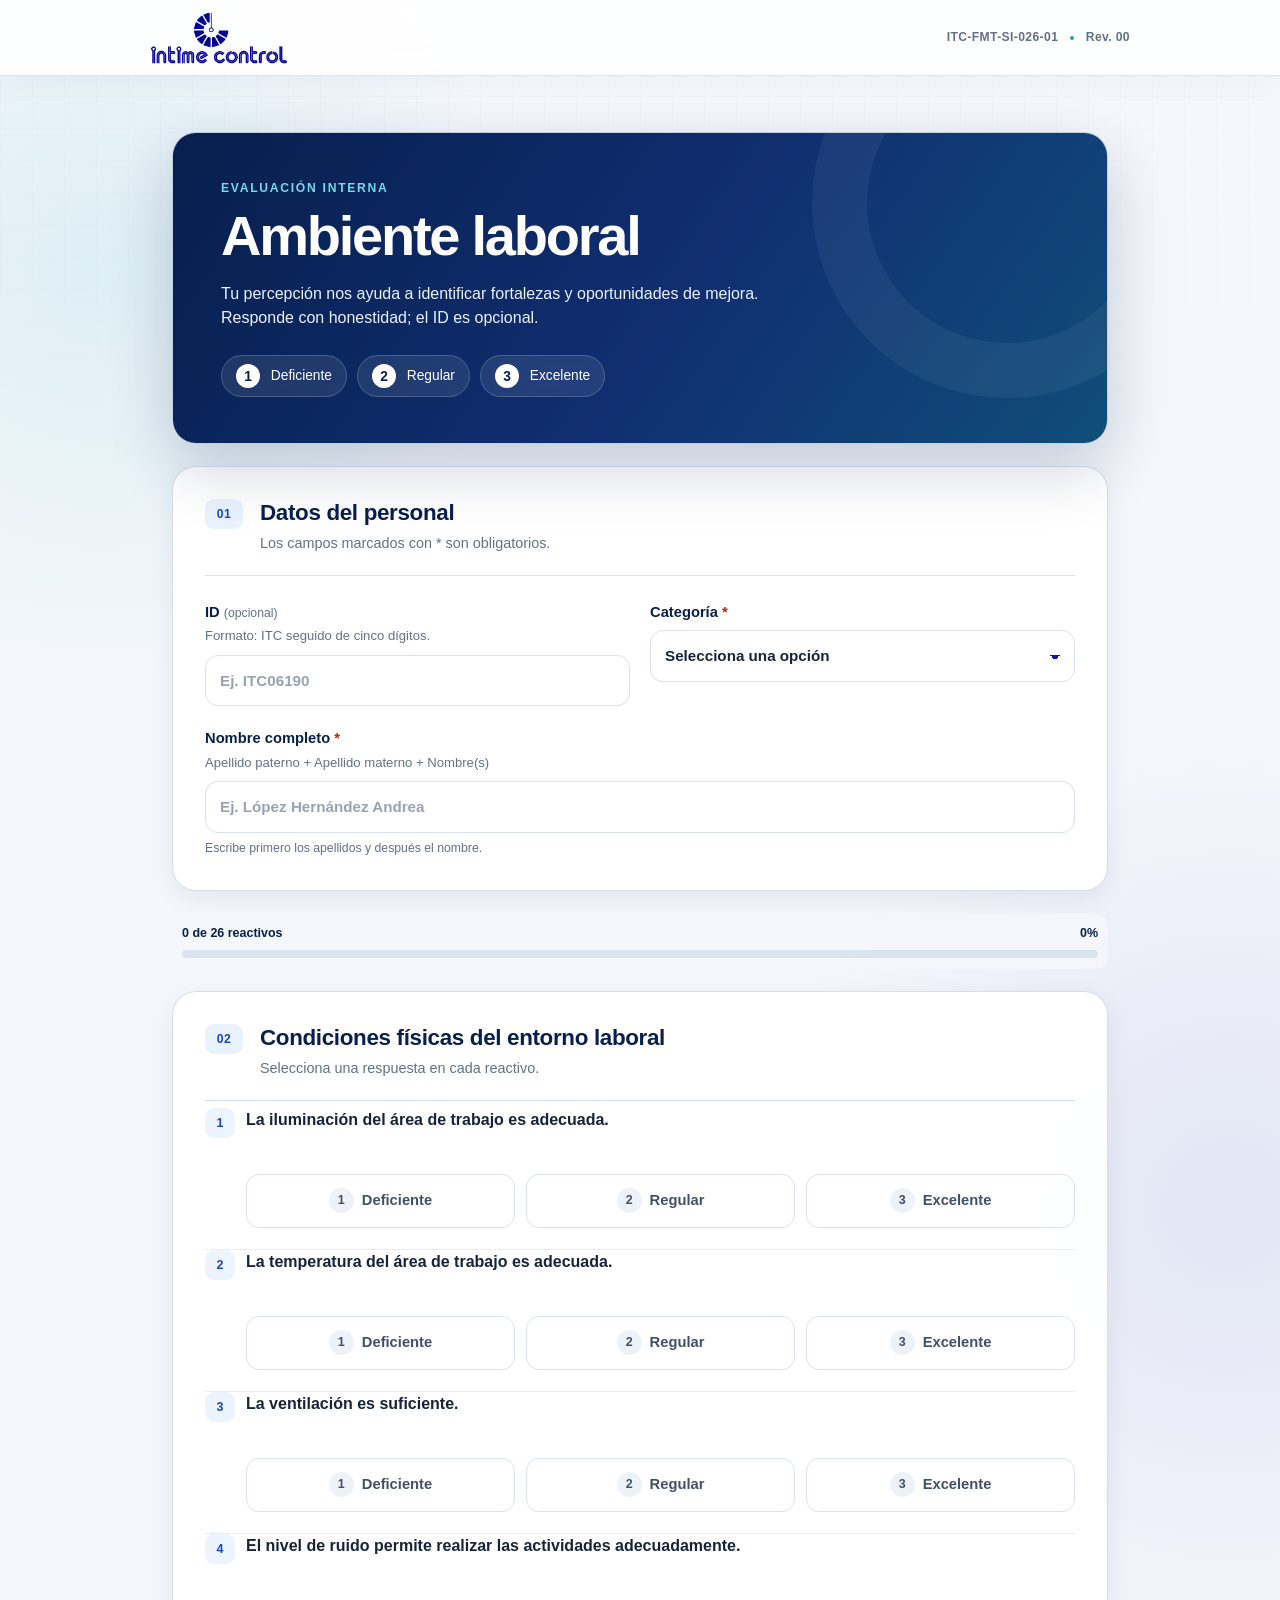
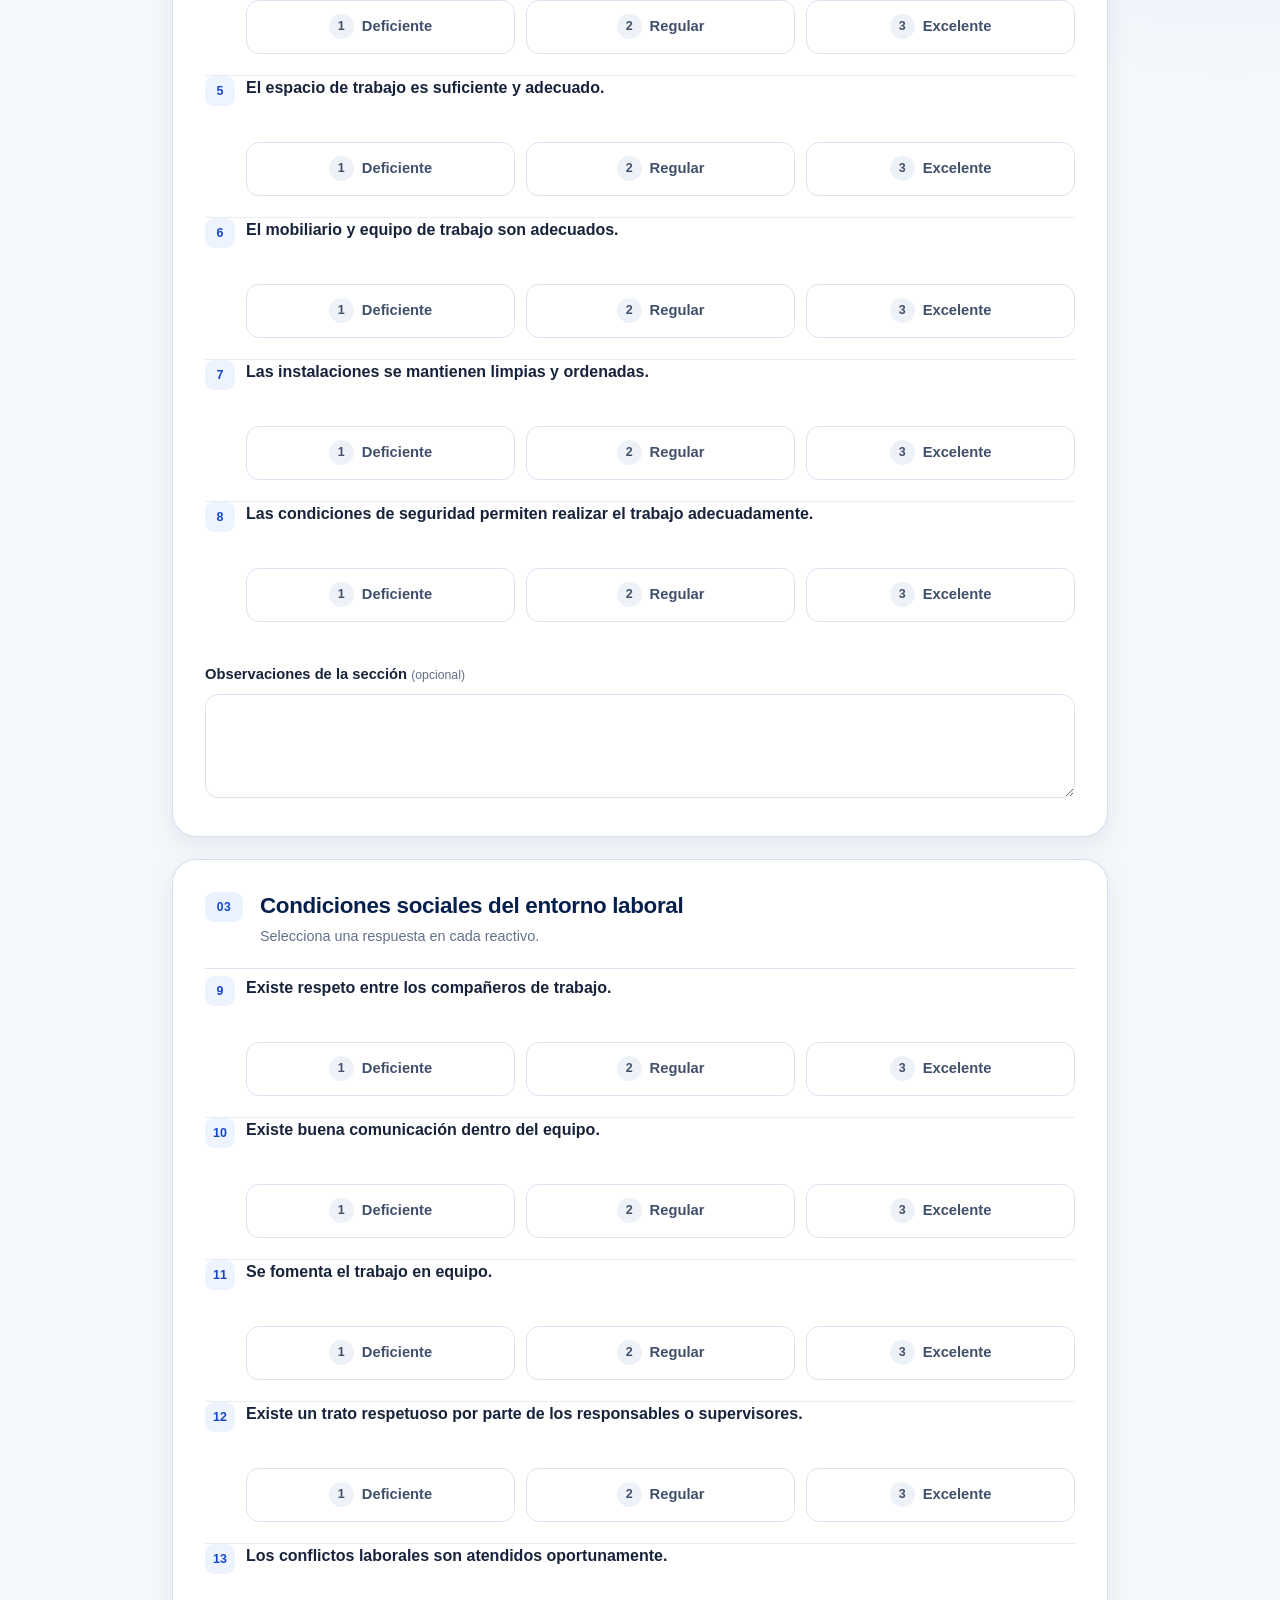
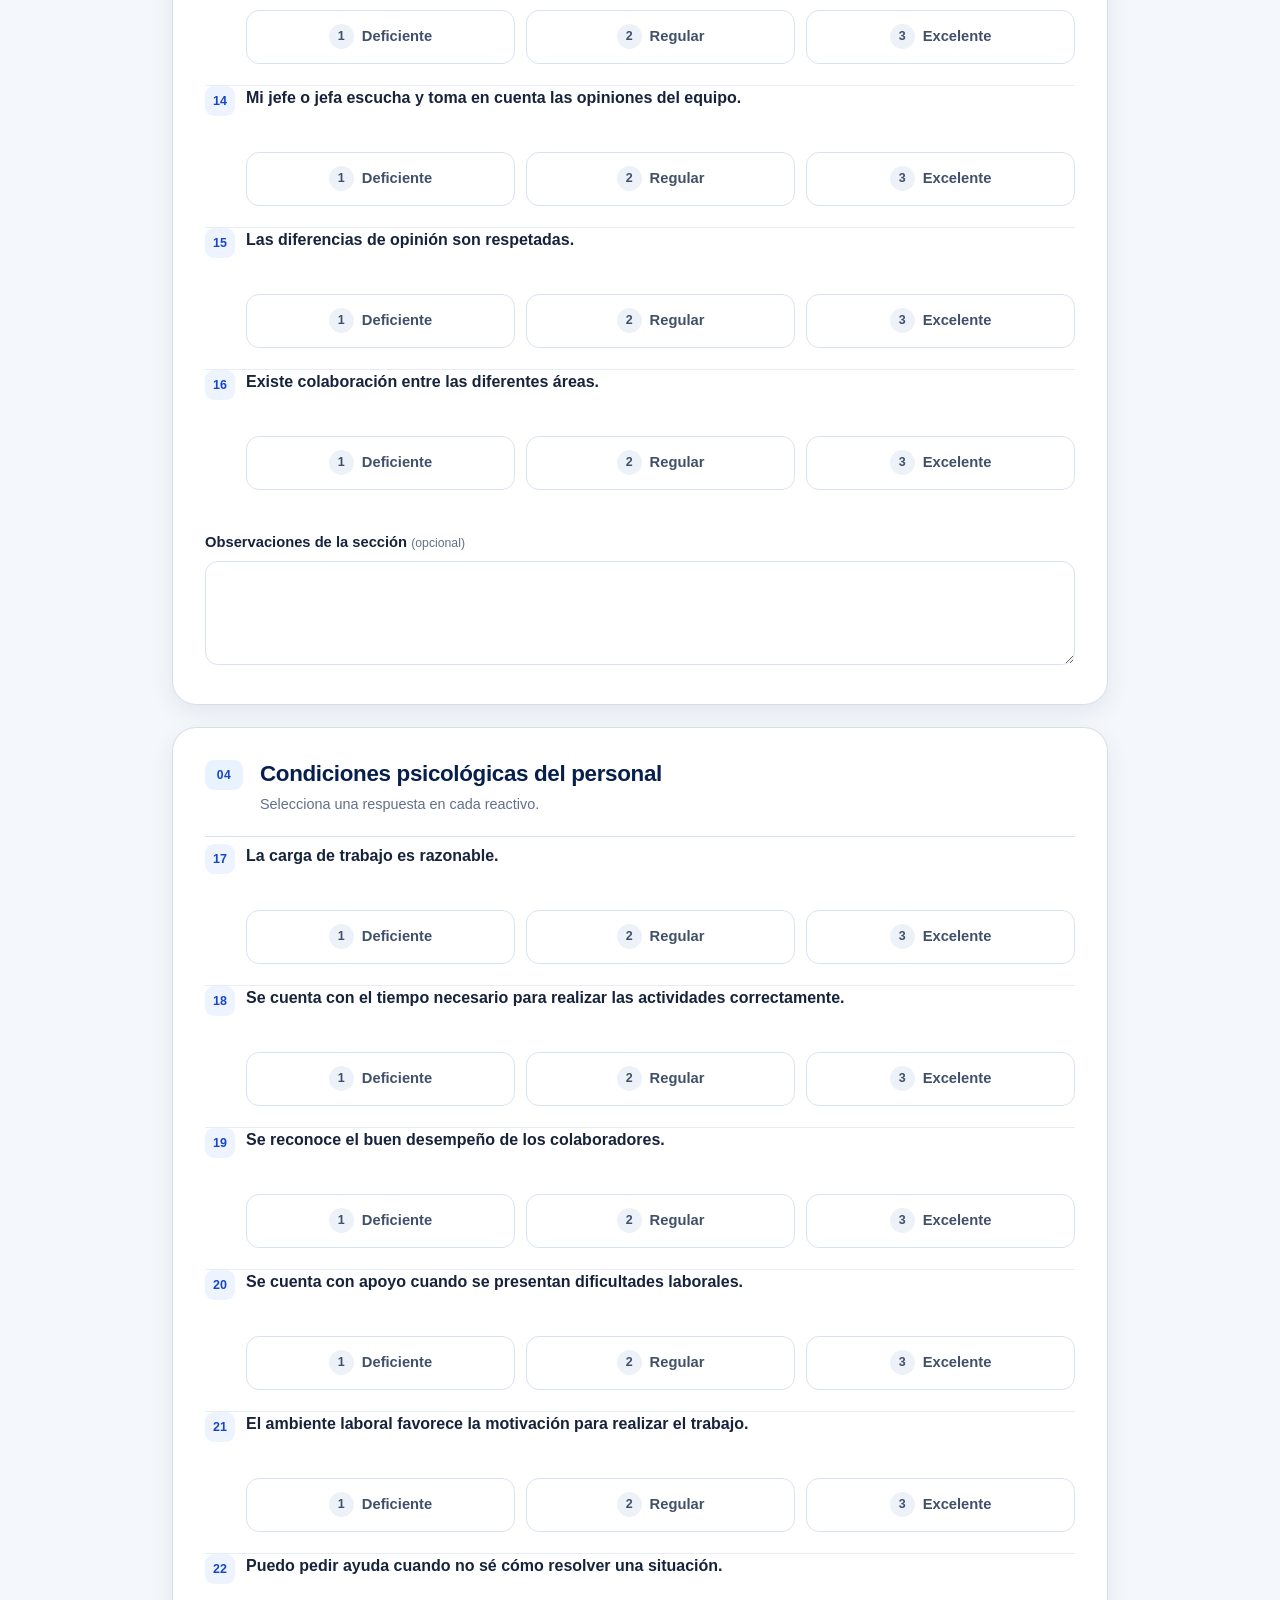
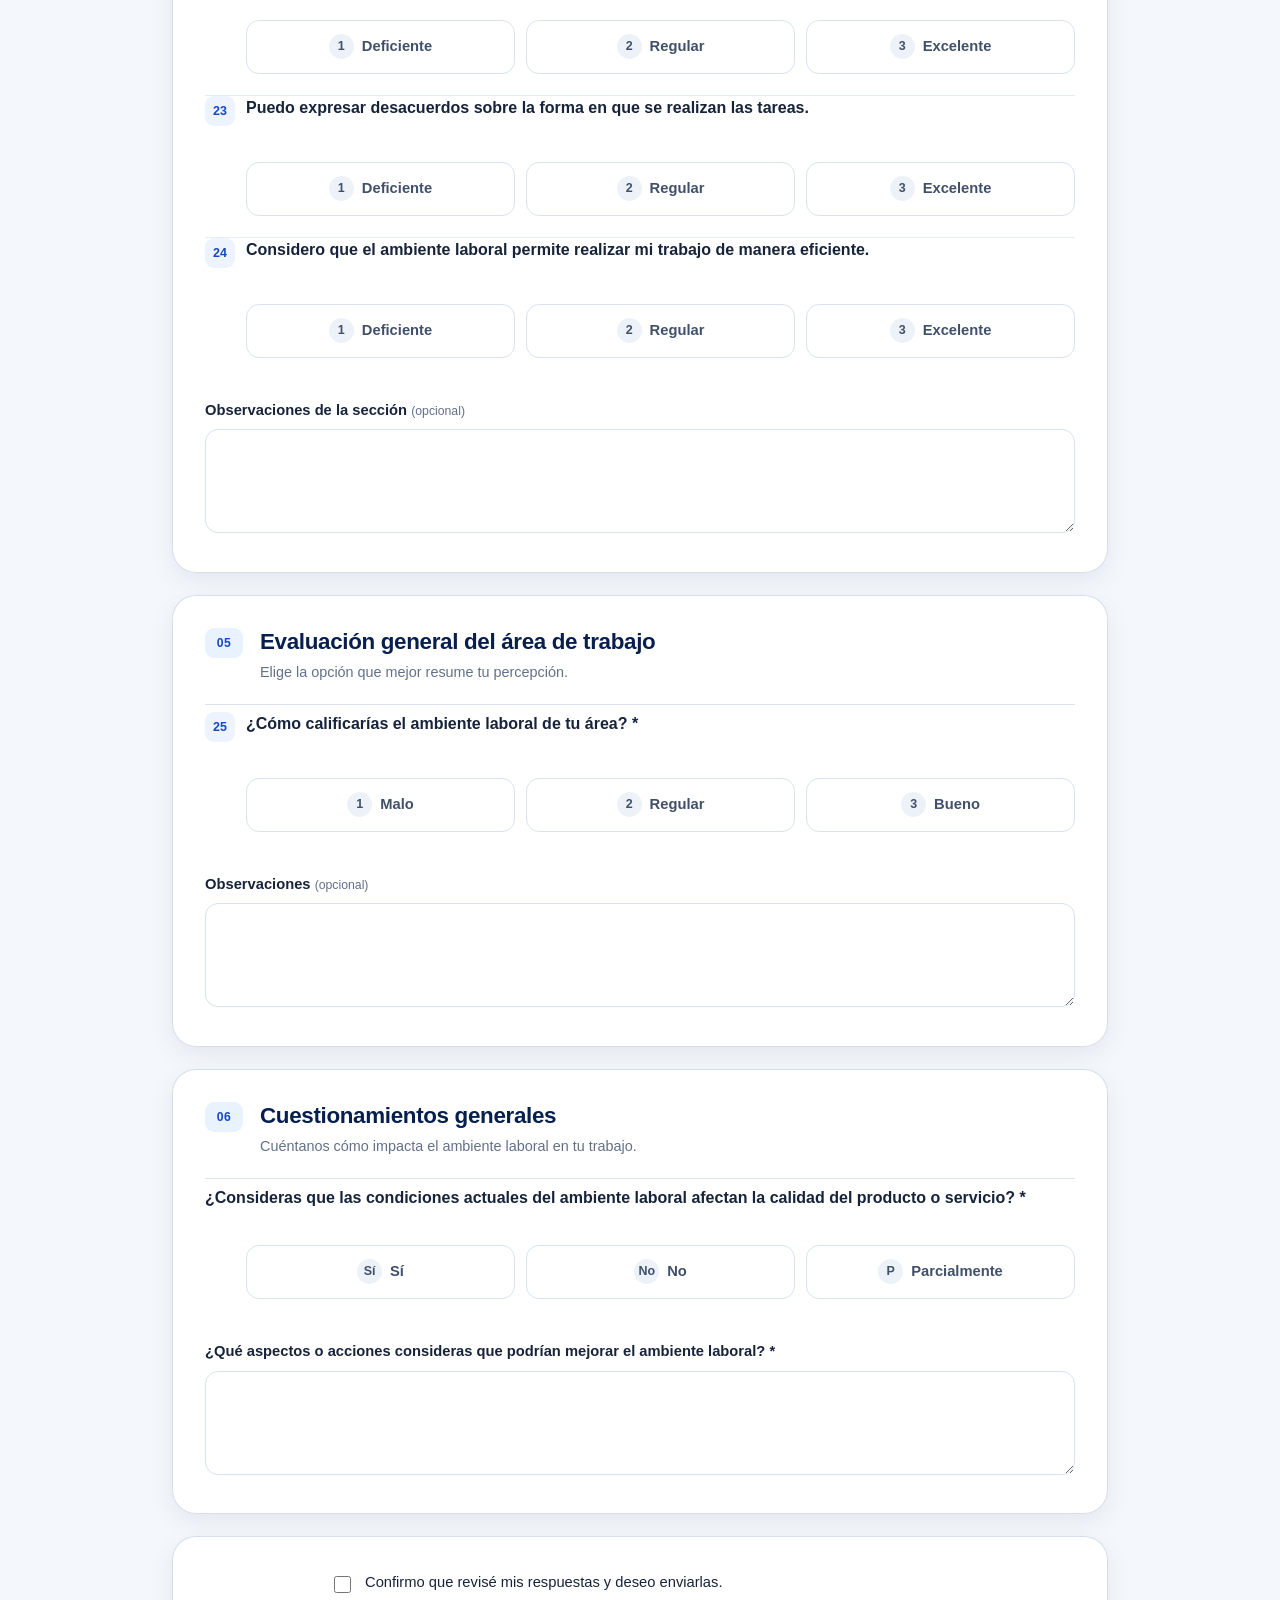
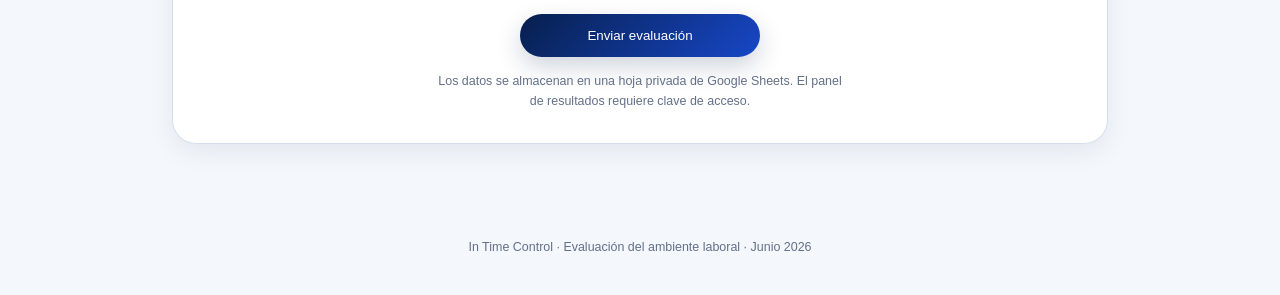
==== commit b9d97034: "Validar formato de ID y mostrar folio" ====
--- a/index.html
+++ b/index.html
@@ -5,12 +5,12 @@
   <meta name="viewport" content="width=device-width,initial-scale=1">
   <meta name="theme-color" content="#0b2d68">
   <title>Evaluación del ambiente laboral</title>
-  <link rel="icon" type="image/png" href="assets/clock-icon.png">
-  <link rel="stylesheet" href="styles.css">
+  <link rel="icon" type="image/png" href="assets/clock-icon.png?v=20261007-2">
+  <link rel="stylesheet" href="styles.css?v=20261007-4">
 </head>
 <body>
-  <div class="page-loader hidden" id="page-loader" role="status" aria-live="polite"><div class="clock-loader" aria-hidden="true"><img src="assets/clock-icon.png" alt=""><i></i></div><span>Guardando tu evaluación…</span></div>
-  <header class="topbar"><a class="brand" href="./" aria-label="Inicio"><img src="assets/intime-logo.png" alt="In Time Control"></a><span class="doc-code">ITC-FMT-SI-026-01 <i></i> Rev. 00</span></header>
+  <div class="page-loader hidden" id="page-loader" role="status" aria-live="polite"><div class="clock-loader" aria-hidden="true"><img src="assets/clock-icon.png?v=20261007-2" width="88" height="88" alt=""><i></i></div><span>Guardando tu evaluación…</span></div>
+  <header class="topbar"><a class="brand" href="./" aria-label="Inicio"><img src="assets/intime-logo.png?v=20261007-2" width="188" height="52" alt="In Time Control"></a><span class="doc-code">ITC-FMT-SI-026-01 <i></i> Rev. 00</span></header>
   <main class="shell">
     <section class="hero card">
       <p class="eyebrow">Evaluación interna</p>
@@ -23,7 +23,7 @@
       <section class="card" id="person-section">
         <div class="section-heading"><span>01</span><div><h2>Datos del personal</h2><p>Los campos marcados con * son obligatorios.</p></div></div>
         <div class="form-grid">
-          <label><span class="field-label">ID <small>(opcional)</small></span><input id="employee-id" name="employeeId" type="text" autocomplete="off" maxlength="40" placeholder="Número o clave de empleado"></label>
+          <label><span class="field-label">ID <small>(opcional)</small></span><span class="field-help">Formato: ITC seguido de cinco dígitos.</span><input id="employee-id" name="employeeId" type="text" autocomplete="off" maxlength="8" pattern="ITC[0-9]{5}" title="Escribe el ID con el formato ITC06190" placeholder="Ej. ITC06190"></label>
           <label><span class="field-label">Categoría <em>*</em></span><select id="category" name="category" required><option value="">Selecciona una opción</option></select></label>
           <label class="wide name-field"><span class="field-label">Nombre completo <em>*</em></span><span class="field-help">Apellido paterno + Apellido materno + Nombre(s)</span><input id="full-name" name="fullName" required maxlength="160" autocomplete="name" placeholder="Ej. López Hernández Andrea"><small>Escribe primero los apellidos y después el nombre.</small></label>
         </div>
@@ -50,10 +50,11 @@
       </section>
     </form>
 
-    <section class="card success hidden" id="success" tabindex="-1"><div class="success-icon">✓</div><h2>Respuesta registrada</h2><p>Gracias por participar. Tu folio es <b id="folio"></b>.</p><button class="button secondary" id="another" type="button">Registrar otra respuesta</button></section>
+    <section class="card success hidden" id="success" tabindex="-1"><div class="success-icon">✓</div><h2>Respuesta registrada</h2><p>Gracias por participar. Conserva tu folio:</p><p class="folio-code" id="folio"></p><button class="button secondary" id="another" type="button">Registrar otra respuesta</button></section>
   </main>
   <footer>In Time Control · Evaluación del ambiente laboral · Junio 2026</footer>
-  <script src="config.js"></script>
-  <script src="app.js"></script>
+  <script src="config.js?v=20261007-2"></script>
+  <script src="app.js?v=20261007-4"></script>
 </body>
 </html>
+ 
--- a/styles.css
+++ b/styles.css
@@ -11,3 +11,7 @@
 @media(max-width:760px){.topbar{height:66px;padding:0 14px}.brand img{width:150px;height:45px}.doc-code{display:none}.shell{padding:17px 12px 52px}.card{padding:22px 17px;border-radius:19px;margin:16px 0}.hero{padding:30px 23px}.hero h1{font-size:2.25rem}.hero:after{width:190px;height:190px;right:-95px;top:-90px}.scale-note{gap:7px}.scale-note span{padding:7px 11px}.form-grid{grid-template-columns:1fr}.progress-wrap{top:72px}.section-heading{gap:12px}.section-heading h2{font-size:1.2rem}.section-heading>span{flex-basis:34px}.question{padding:19px 0}.question legend{font-size:.94rem}.choice-row,.choice-row.three{margin-left:0;grid-template-columns:1fr;gap:8px}.choice span{min-height:48px;justify-content:flex-start;padding:10px 14px}.dashboard-grid{grid-template-columns:1fr 1fr}.bar-row{grid-template-columns:1fr}.button{width:100%}.toolbar .button{margin-top:0}.clock-loader{transform:scale(.9)}}
 @media(max-width:420px){.hero h1{font-size:1.95rem}.dashboard-grid{grid-template-columns:1fr}.scale-note{display:grid;grid-template-columns:1fr}.section-heading p{font-size:.84rem}.card{padding-inline:15px}}
 @media(prefers-reduced-motion:reduce){*{scroll-behavior:auto!important;transition:none!important}.clock-loader i{animation-duration:2.5s}}
+img{max-width:100%;height:auto}.export-toolbar{display:flex;align-items:center;justify-content:space-between;gap:20px;margin-top:24px;padding:18px 20px;border:1px solid #d7e2f1;border-radius:16px;background:linear-gradient(120deg,#f4f8ff,#eef8fa)}.export-toolbar strong{display:block;color:var(--navy);font-size:.95rem}.export-toolbar span{display:block;color:var(--muted);font-size:.8rem;margin-top:3px}.export-actions{display:flex;gap:9px;flex:0 0 auto}.export-button{margin:0;background:#fff;color:var(--navy);border:1px solid #c9d7e9;padding:10px 18px;min-width:82px}.export-button:hover{border-color:var(--blue-2);box-shadow:0 6px 16px rgba(7,31,77,.09)}
+@media(max-width:900px){.panel-shell .toolbar label{min-width:calc(50% - 8px)}.panel-shell .toolbar .button{margin-top:0}.export-toolbar{align-items:flex-start;flex-direction:column}.export-actions{width:100%}.export-button{flex:1}}
+@media(max-width:760px){.export-actions{display:grid;grid-template-columns:repeat(3,minmax(0,1fr))}.export-button{width:auto;min-width:0;padding-inline:7px}.export-toolbar{padding:15px}.panel-shell .toolbar label{min-width:100%}}
+ 
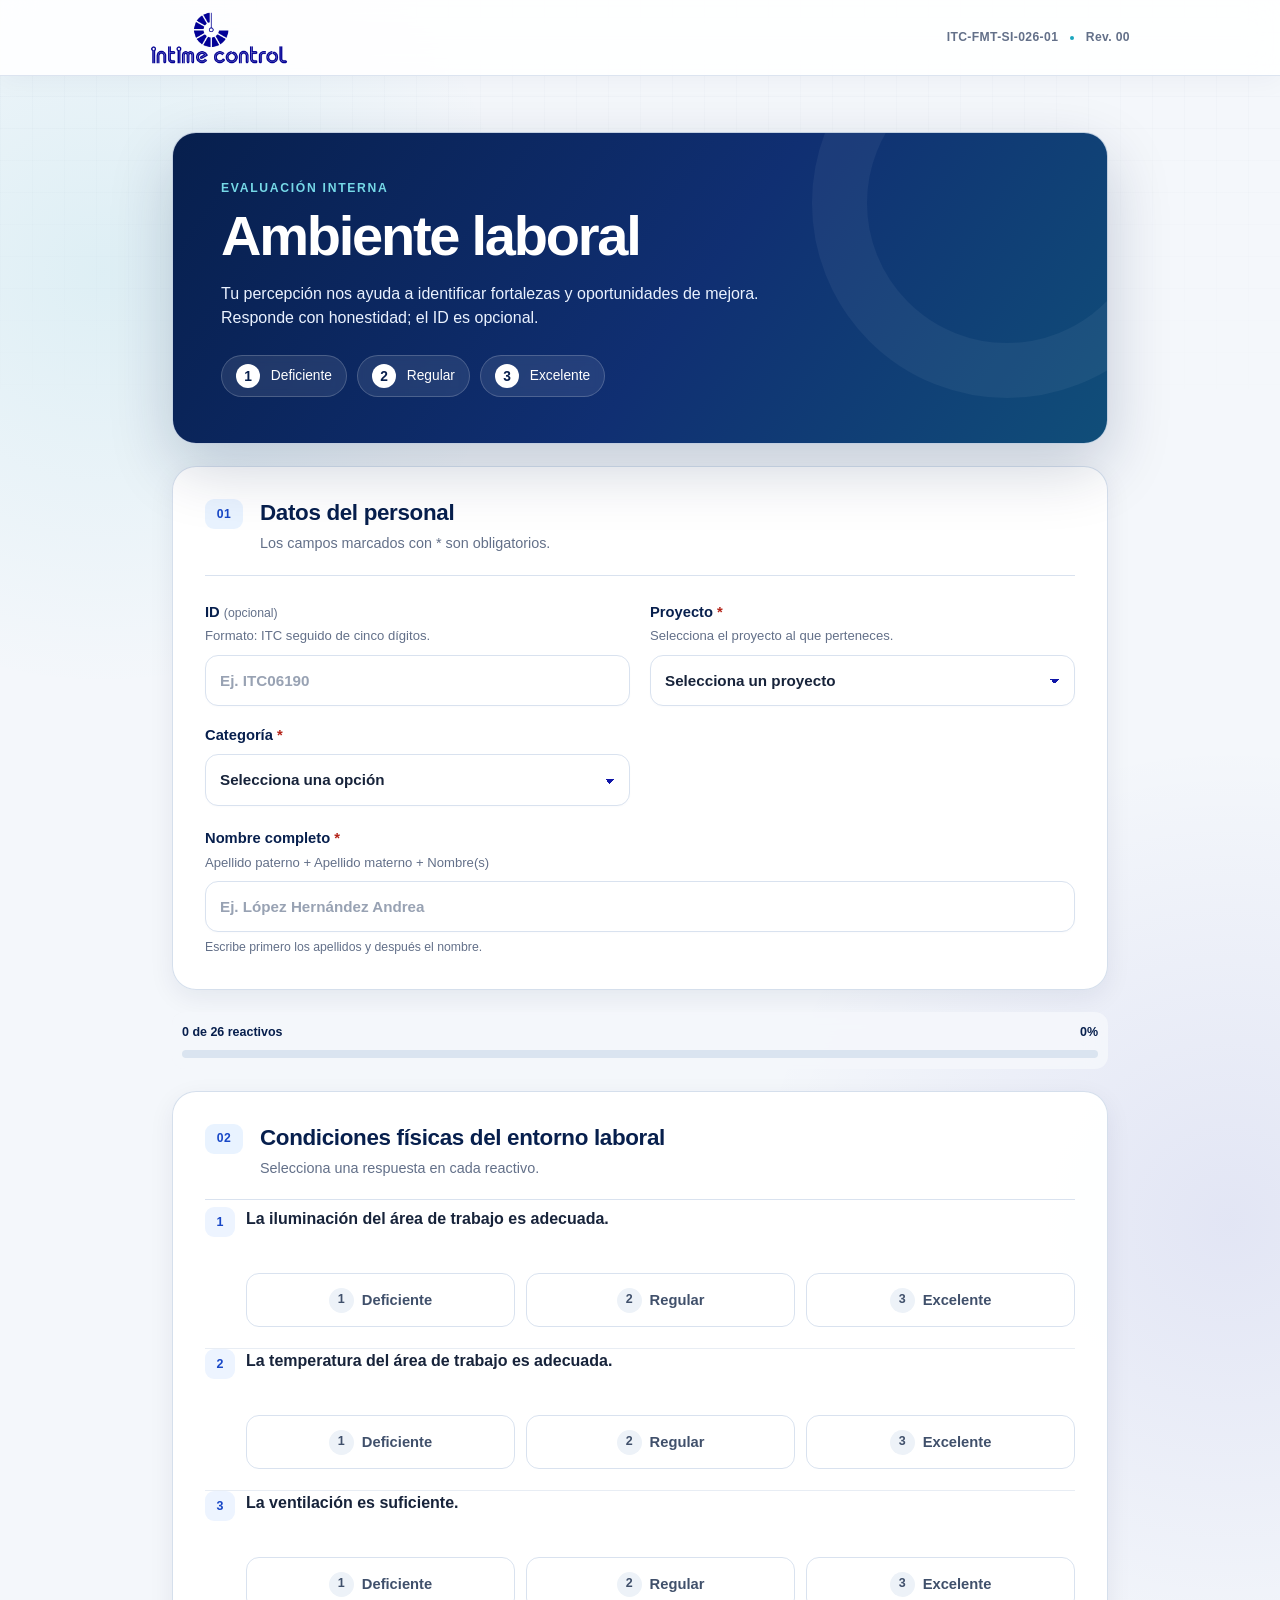
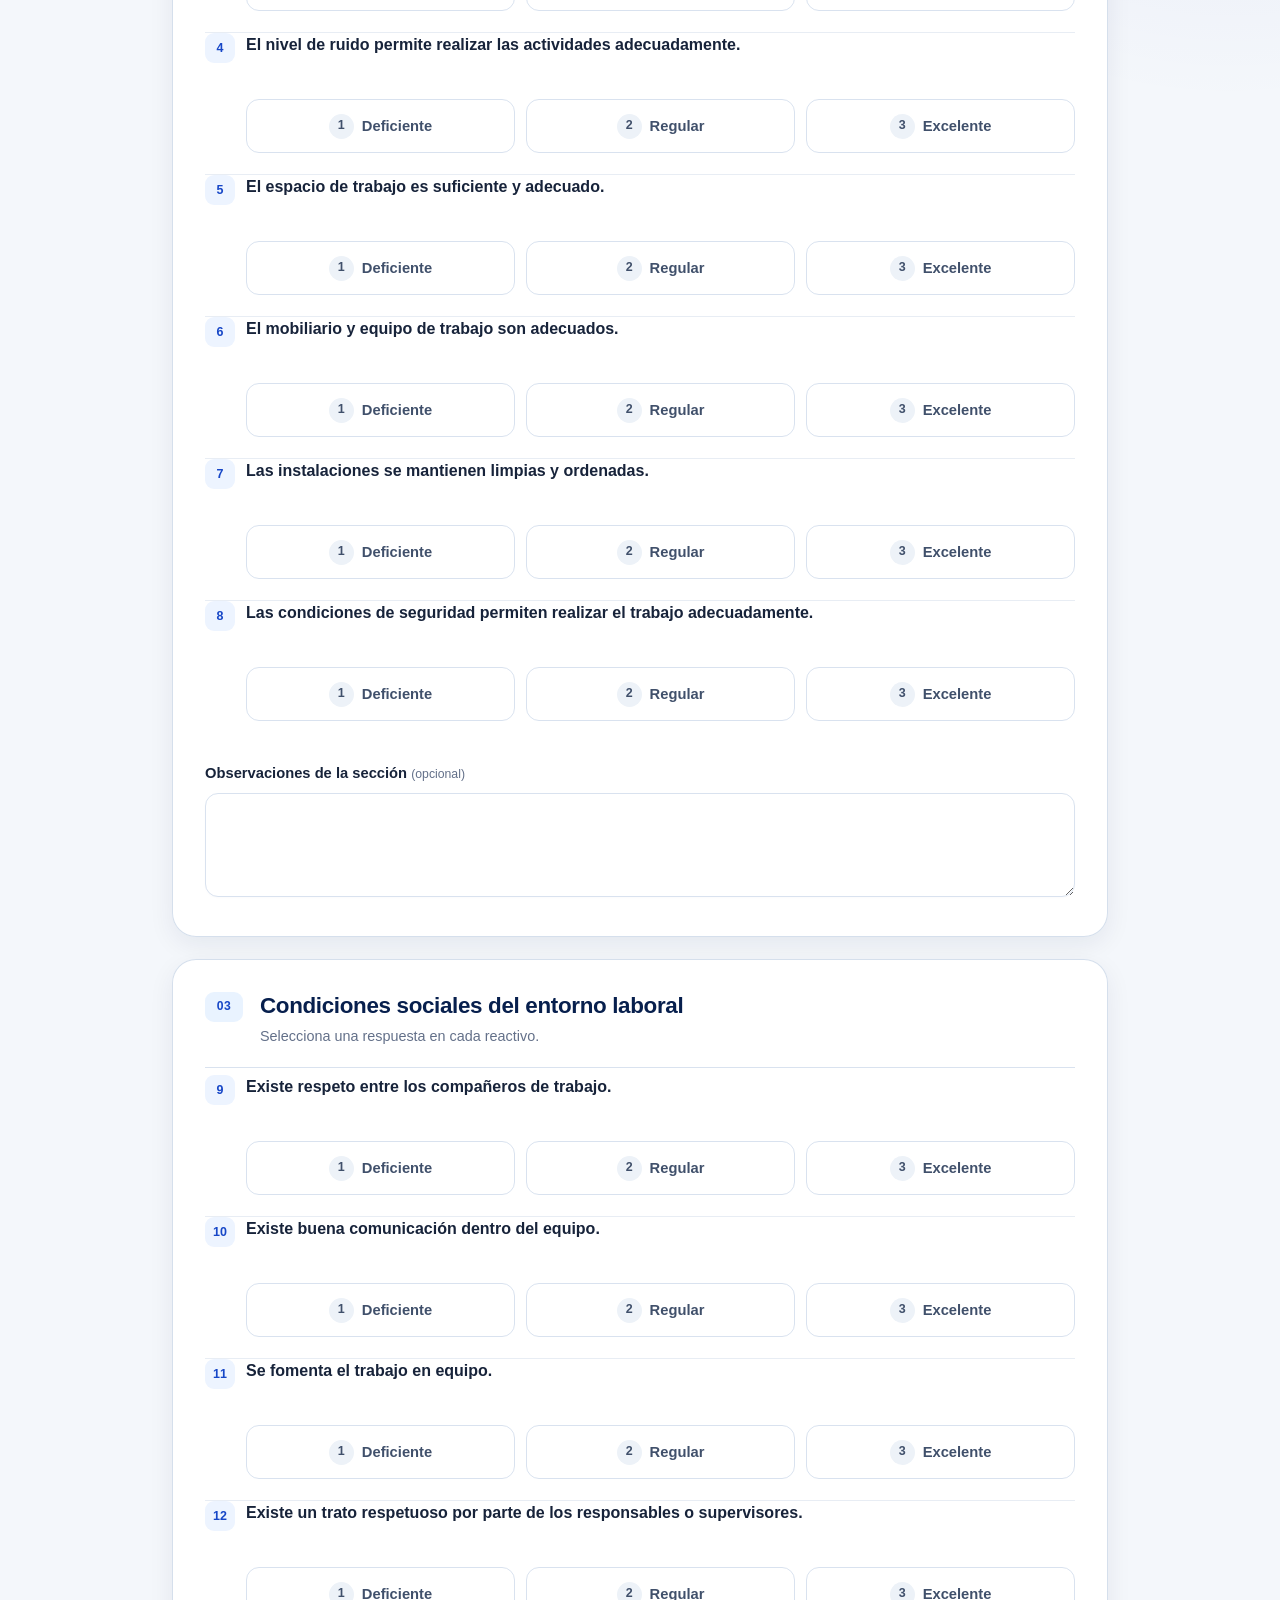
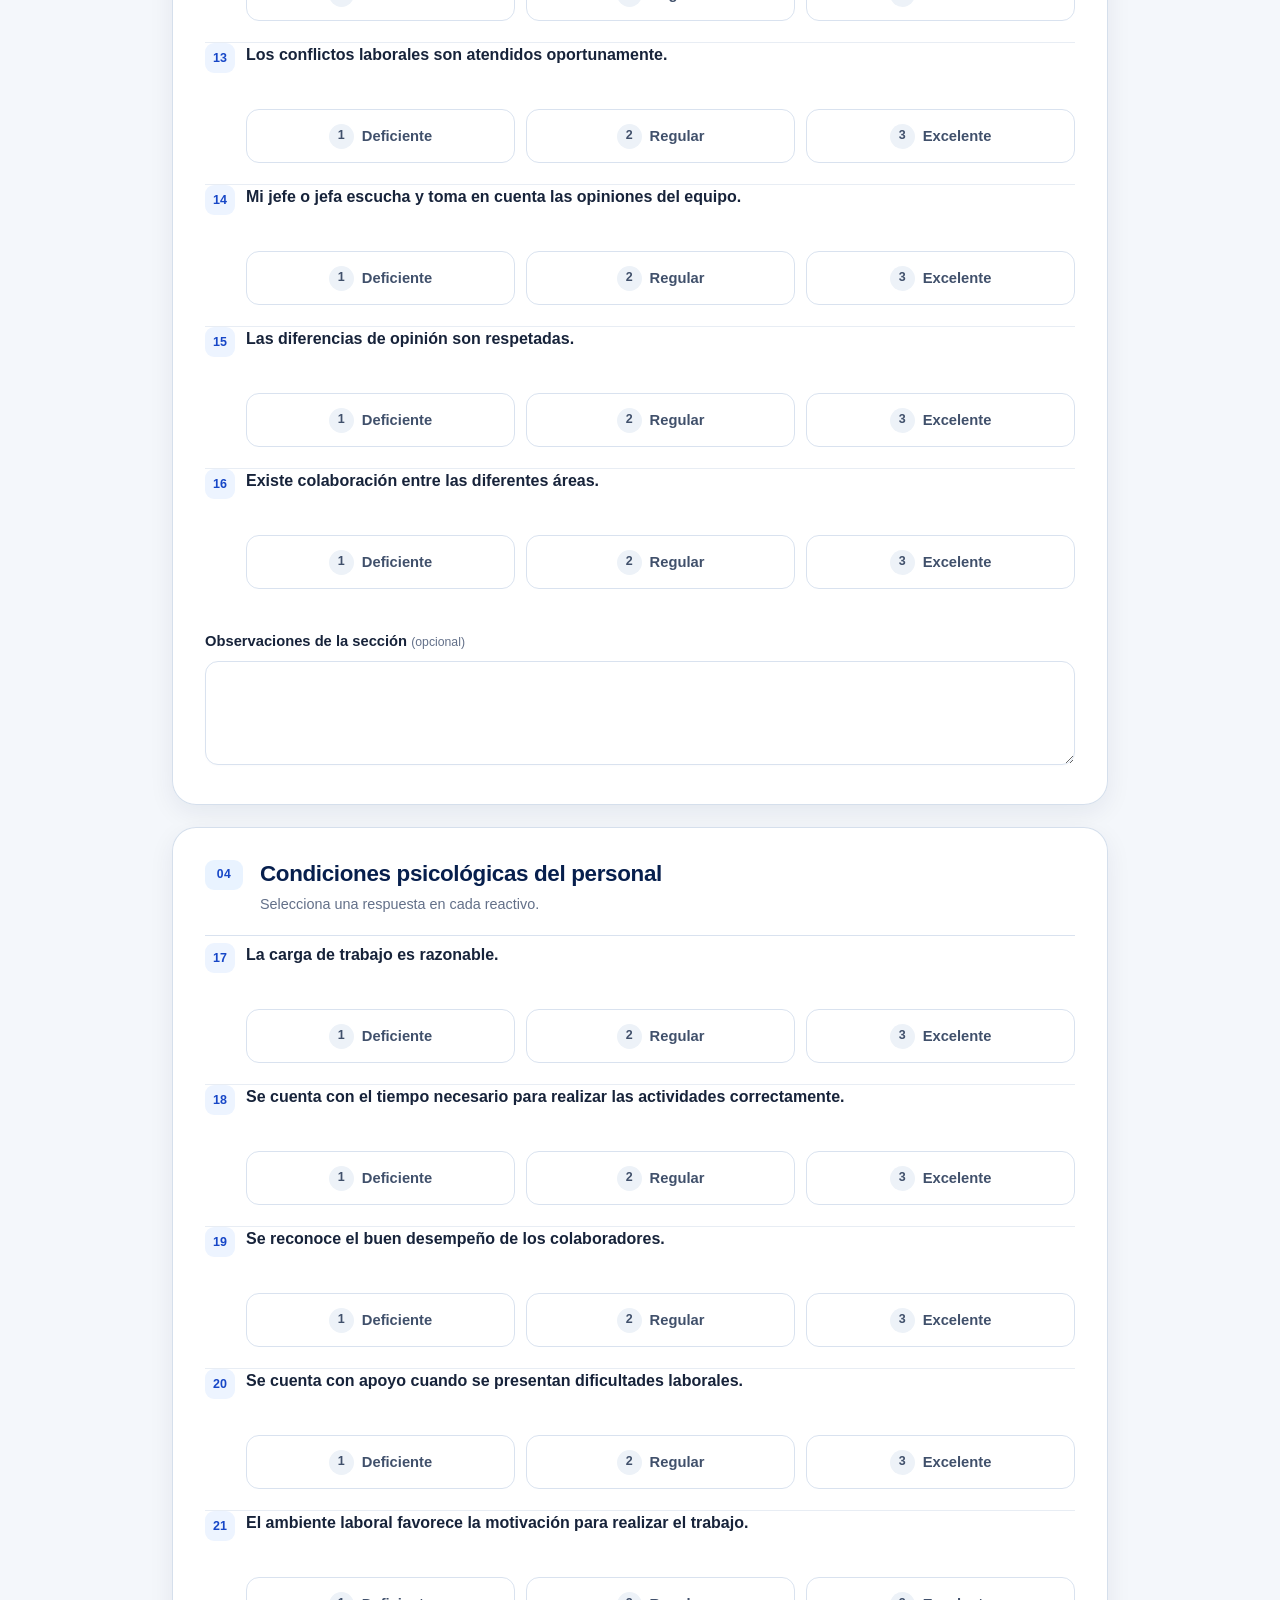
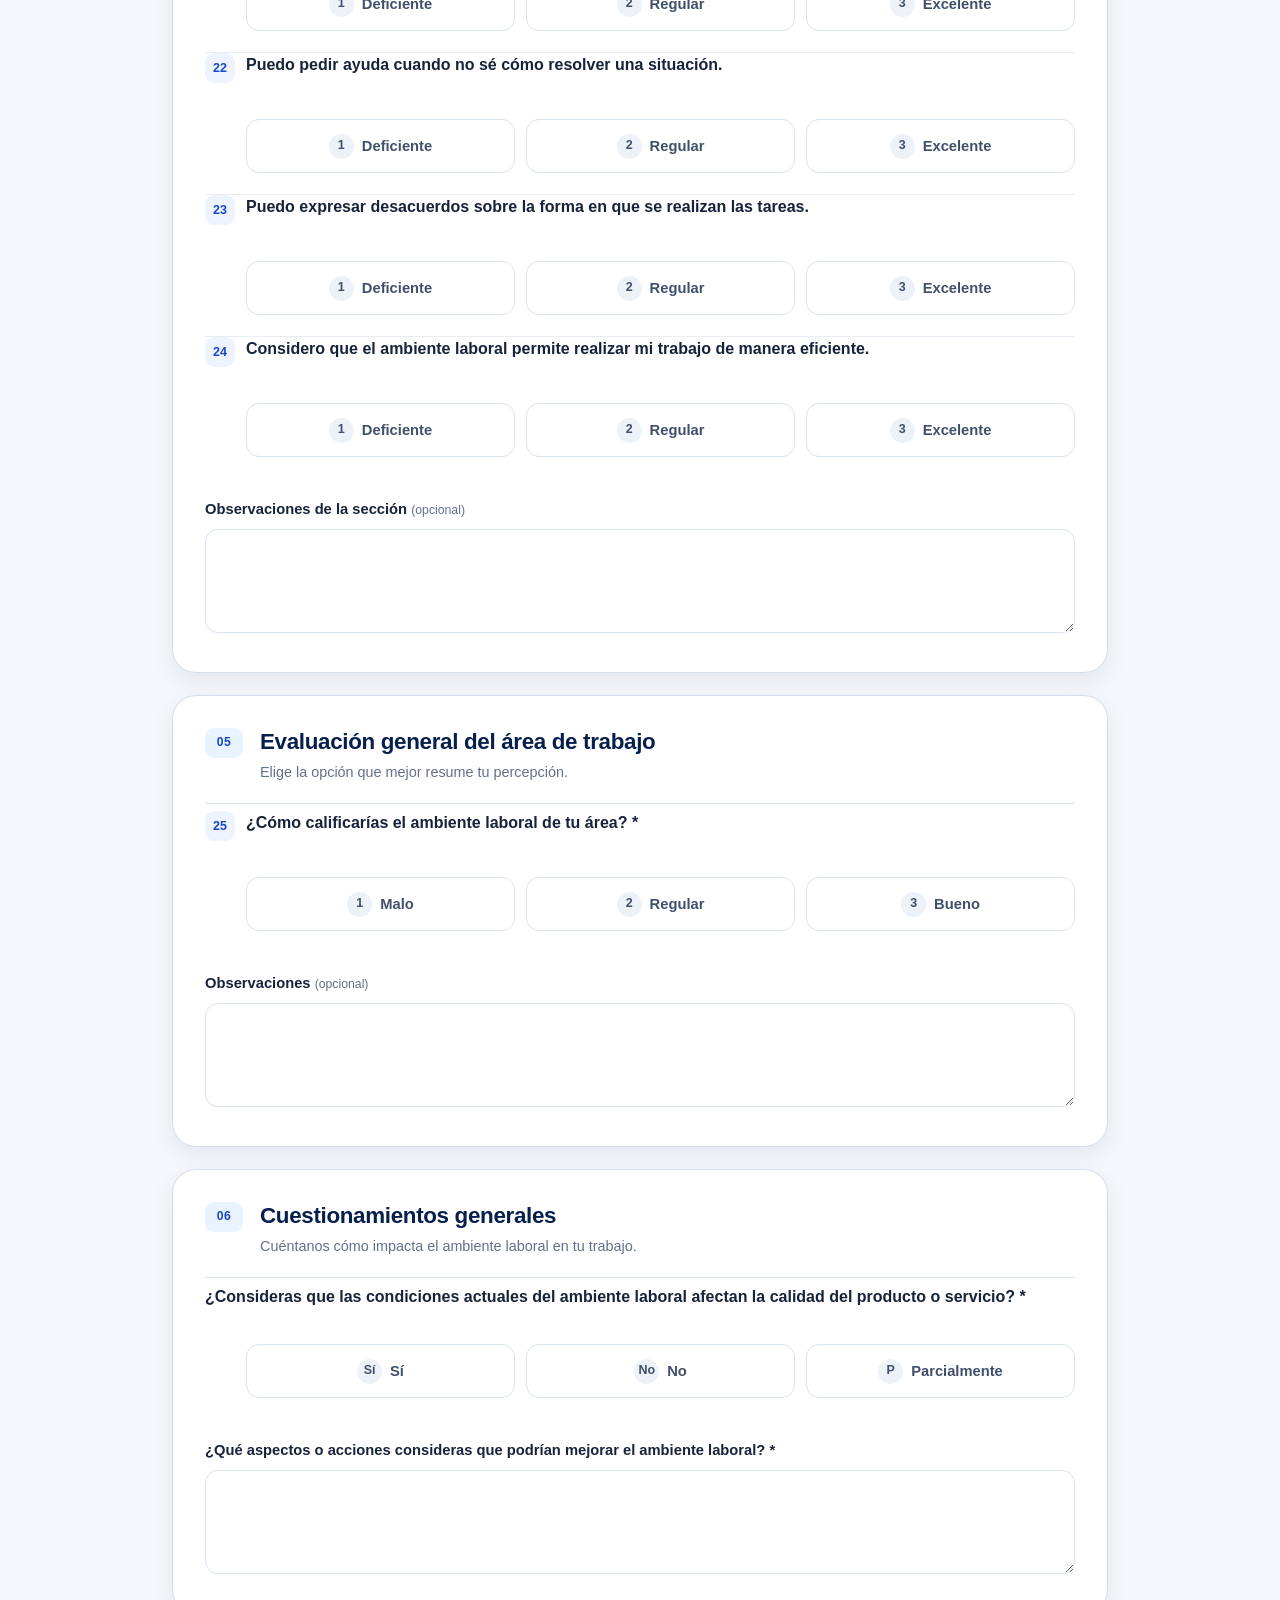
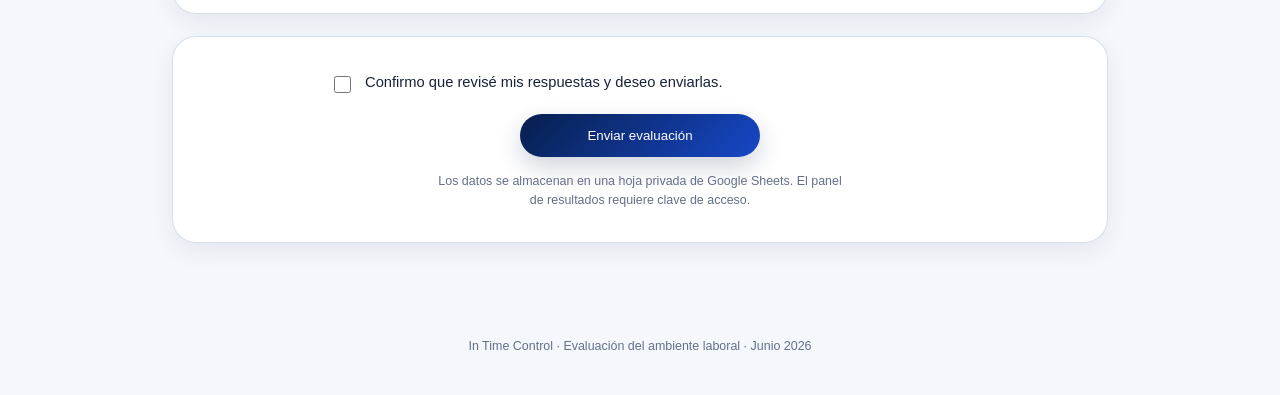
==== commit fa0f3a23: "Agregar proyectos y métricas por operación" ====
--- a/index.html
+++ b/index.html
@@ -6,7 +6,7 @@
   <meta name="theme-color" content="#0b2d68">
   <title>Evaluación del ambiente laboral</title>
   <link rel="icon" type="image/png" href="assets/clock-icon.png?v=20261007-2">
-  <link rel="stylesheet" href="styles.css?v=20261007-4">
+  <link rel="stylesheet" href="styles.css?v=20261009-1">
 </head>
 <body>
   <div class="page-loader hidden" id="page-loader" role="status" aria-live="polite"><div class="clock-loader" aria-hidden="true"><img src="assets/clock-icon.png?v=20261007-2" width="88" height="88" alt=""><i></i></div><span>Guardando tu evaluación…</span></div>
@@ -24,6 +24,7 @@
         <div class="section-heading"><span>01</span><div><h2>Datos del personal</h2><p>Los campos marcados con * son obligatorios.</p></div></div>
         <div class="form-grid">
           <label><span class="field-label">ID <small>(opcional)</small></span><span class="field-help">Formato: ITC seguido de cinco dígitos.</span><input id="employee-id" name="employeeId" type="text" autocomplete="off" maxlength="8" pattern="ITC[0-9]{5}" title="Escribe el ID con el formato ITC06190" placeholder="Ej. ITC06190"></label>
+          <label><span class="field-label">Proyecto <em>*</em></span><span class="field-help">Selecciona el proyecto al que perteneces.</span><select id="project" name="project" required><option value="">Selecciona un proyecto</option></select></label>
           <label><span class="field-label">Categoría <em>*</em></span><select id="category" name="category" required><option value="">Selecciona una opción</option></select></label>
           <label class="wide name-field"><span class="field-label">Nombre completo <em>*</em></span><span class="field-help">Apellido paterno + Apellido materno + Nombre(s)</span><input id="full-name" name="fullName" required maxlength="160" autocomplete="name" placeholder="Ej. López Hernández Andrea"><small>Escribe primero los apellidos y después el nombre.</small></label>
         </div>
@@ -53,8 +54,8 @@
     <section class="card success hidden" id="success" tabindex="-1"><div class="success-icon">✓</div><h2>Respuesta registrada</h2><p>Gracias por participar. Conserva tu folio:</p><p class="folio-code" id="folio"></p><button class="button secondary" id="another" type="button">Registrar otra respuesta</button></section>
   </main>
   <footer>In Time Control · Evaluación del ambiente laboral · Junio 2026</footer>
-  <script src="config.js?v=20261007-2"></script>
-  <script src="app.js?v=20261007-4"></script>
+  <script src="config.js?v=20261009-1"></script>
+  <script src="app.js?v=20261009-1"></script>
 </body>
 </html>
  
--- a/styles.css
+++ b/styles.css
@@ -14,4 +14,11 @@
 img{max-width:100%;height:auto}.export-toolbar{display:flex;align-items:center;justify-content:space-between;gap:20px;margin-top:24px;padding:18px 20px;border:1px solid #d7e2f1;border-radius:16px;background:linear-gradient(120deg,#f4f8ff,#eef8fa)}.export-toolbar strong{display:block;color:var(--navy);font-size:.95rem}.export-toolbar span{display:block;color:var(--muted);font-size:.8rem;margin-top:3px}.export-actions{display:flex;gap:9px;flex:0 0 auto}.export-button{margin:0;background:#fff;color:var(--navy);border:1px solid #c9d7e9;padding:10px 18px;min-width:82px}.export-button:hover{border-color:var(--blue-2);box-shadow:0 6px 16px rgba(7,31,77,.09)}
 @media(max-width:900px){.panel-shell .toolbar label{min-width:calc(50% - 8px)}.panel-shell .toolbar .button{margin-top:0}.export-toolbar{align-items:flex-start;flex-direction:column}.export-actions{width:100%}.export-button{flex:1}}
 @media(max-width:760px){.export-actions{display:grid;grid-template-columns:repeat(3,minmax(0,1fr))}.export-button{width:auto;min-width:0;padding-inline:7px}.export-toolbar{padding:15px}.panel-shell .toolbar label{min-width:100%}}
- 
+.folio-code{display:inline-block;margin:8px auto 5px;padding:12px 18px;border-radius:12px;background:#eef4ff;border:1px dashed #87a8dc;color:var(--navy);font-size:clamp(.95rem,3vw,1.25rem);font-weight:850;letter-spacing:.035em;overflow-wrap:anywhere}
+.danger-button{background:#fff1f1!important;color:#a32626!important;border:1px solid #e4a5a5!important;padding:8px 12px!important;font-size:.82rem!important}.admin-records code{font-size:.8rem;color:var(--navy);overflow-wrap:anywhere}.admin-records .table-wrap{max-height:460px;overflow:auto}
+.followup-summary{display:grid;grid-template-columns:repeat(3,1fr);gap:12px;margin:20px 0}.followup-summary span{padding:16px 18px;border:1px solid var(--line);border-radius:15px;background:#f7faff;color:var(--muted);font-size:.82rem}.followup-summary b{display:block;color:var(--navy);font-size:1.55rem}.followup-list{display:grid;gap:15px}.followup-item{border:1px solid var(--line);border-radius:17px;padding:20px;background:#fff}.followup-item.needs-followup{border-left:5px solid #d49a18}.followup-item.no-followup{border-left:5px solid var(--ok)}.followup-item header{display:flex;justify-content:space-between;gap:16px;padding-bottom:14px;border-bottom:1px solid #e7edf5}.followup-item header b,.followup-item header span{display:block}.followup-item header b{color:var(--navy);font-size:1rem}.followup-item header span,.followup-actions small{color:var(--muted);font-size:.78rem}.followup-head-meta{text-align:right}.followup-decision{font-weight:800!important;color:var(--navy)!important}.followup-item code{color:var(--blue-2);font-size:.76rem}.auto-assessment{display:grid;gap:3px;margin-top:14px;padding:12px 14px;border-radius:12px;background:#f4f8ff;color:var(--muted);font-size:.82rem}.auto-assessment b{color:var(--navy)}.auto-assessment small{color:var(--blue-2);font-weight:750}.followup-fields{display:grid;grid-template-columns:2fr 2fr 1fr 1fr;gap:12px}.followup-fields label{margin-top:14px}.followup-notes{grid-column:1/-1}.followup-notes textarea{min-height:82px}.followup-actions{display:flex;justify-content:space-between;align-items:center;gap:14px}.followup-actions .button{margin-top:12px;min-width:190px;padding:11px 18px}.empty-state{display:grid;place-items:center;gap:5px;padding:34px;border:1px dashed #bfd0e4;border-radius:16px;background:#f8fbff;color:var(--muted)}.empty-state b{color:var(--navy)}.success-message{background:#eaf8f0;color:#15643e;border:1px solid #b9e1ca}
+@media(max-width:760px){.followup-summary{grid-template-columns:1fr}.followup-item header,.followup-actions{align-items:flex-start;flex-direction:column}.followup-fields{grid-template-columns:1fr}.followup-notes{grid-column:auto}.followup-actions .button{width:100%}}
+.followup-table-note{display:block;margin-top:6px;color:var(--muted);font-size:.75rem;line-height:1.35}
+.comments-table{table-layout:fixed;min-width:1020px}.comments-table th,.comments-table td{white-space:normal;vertical-align:top;line-height:1.45}.comments-table th:nth-child(1){width:82px}.comments-table th:nth-child(2){width:175px}.comments-table th:nth-child(3){width:92px}.comments-table th:nth-child(4){width:110px}.comments-table th:nth-child(5){width:130px}.comments-table th:nth-child(7){width:190px}.followup-toolbar{display:flex;align-items:center;justify-content:space-between;gap:16px;margin:0 0 16px;padding:12px 14px;border:1px solid var(--line);border-radius:13px;background:#f8fbff}.followup-toolbar label{display:flex;align-items:center;gap:9px;margin:0;color:var(--navy);font-size:.84rem}.followup-toolbar input{width:18px;height:18px;margin:0;accent-color:var(--blue-2)}.followup-toolbar span{color:var(--muted);font-size:.78rem;white-space:nowrap}
+@media(max-width:1050px){.followup-fields{grid-template-columns:1fr 1fr}.comments-table{min-width:920px}}
+@media(max-width:760px){.comments-card .table-wrap{overflow:visible;border:0}.comments-table,.comments-table tbody,.comments-table tr,.comments-table td{display:block;width:100%;min-width:0}.comments-table thead{display:none}.comments-table tr{margin-bottom:14px;padding:14px;border:1px solid var(--line);border-radius:14px;background:#fff!important;box-shadow:0 5px 16px rgba(7,31,77,.05)}.comments-table td{display:grid;grid-template-columns:95px minmax(0,1fr);gap:10px;padding:7px 0;border:0;overflow-wrap:anywhere}.comments-table td:before{content:attr(data-label);color:var(--muted);font-size:.75rem;font-weight:750;text-transform:uppercase;letter-spacing:.035em}.comments-table td[data-label="Comentario"]{display:block;padding:11px 0;margin-top:4px;border-top:1px solid var(--line)}.comments-table td[data-label="Comentario"]:before{display:block;margin-bottom:6px}.comments-table td[data-label="Seguimiento"]{align-items:start}.followup-toolbar{align-items:flex-start;flex-direction:column}.followup-toolbar span{white-space:normal}.followup-head-meta{text-align:left}.followup-item code{overflow-wrap:anywhere}}
